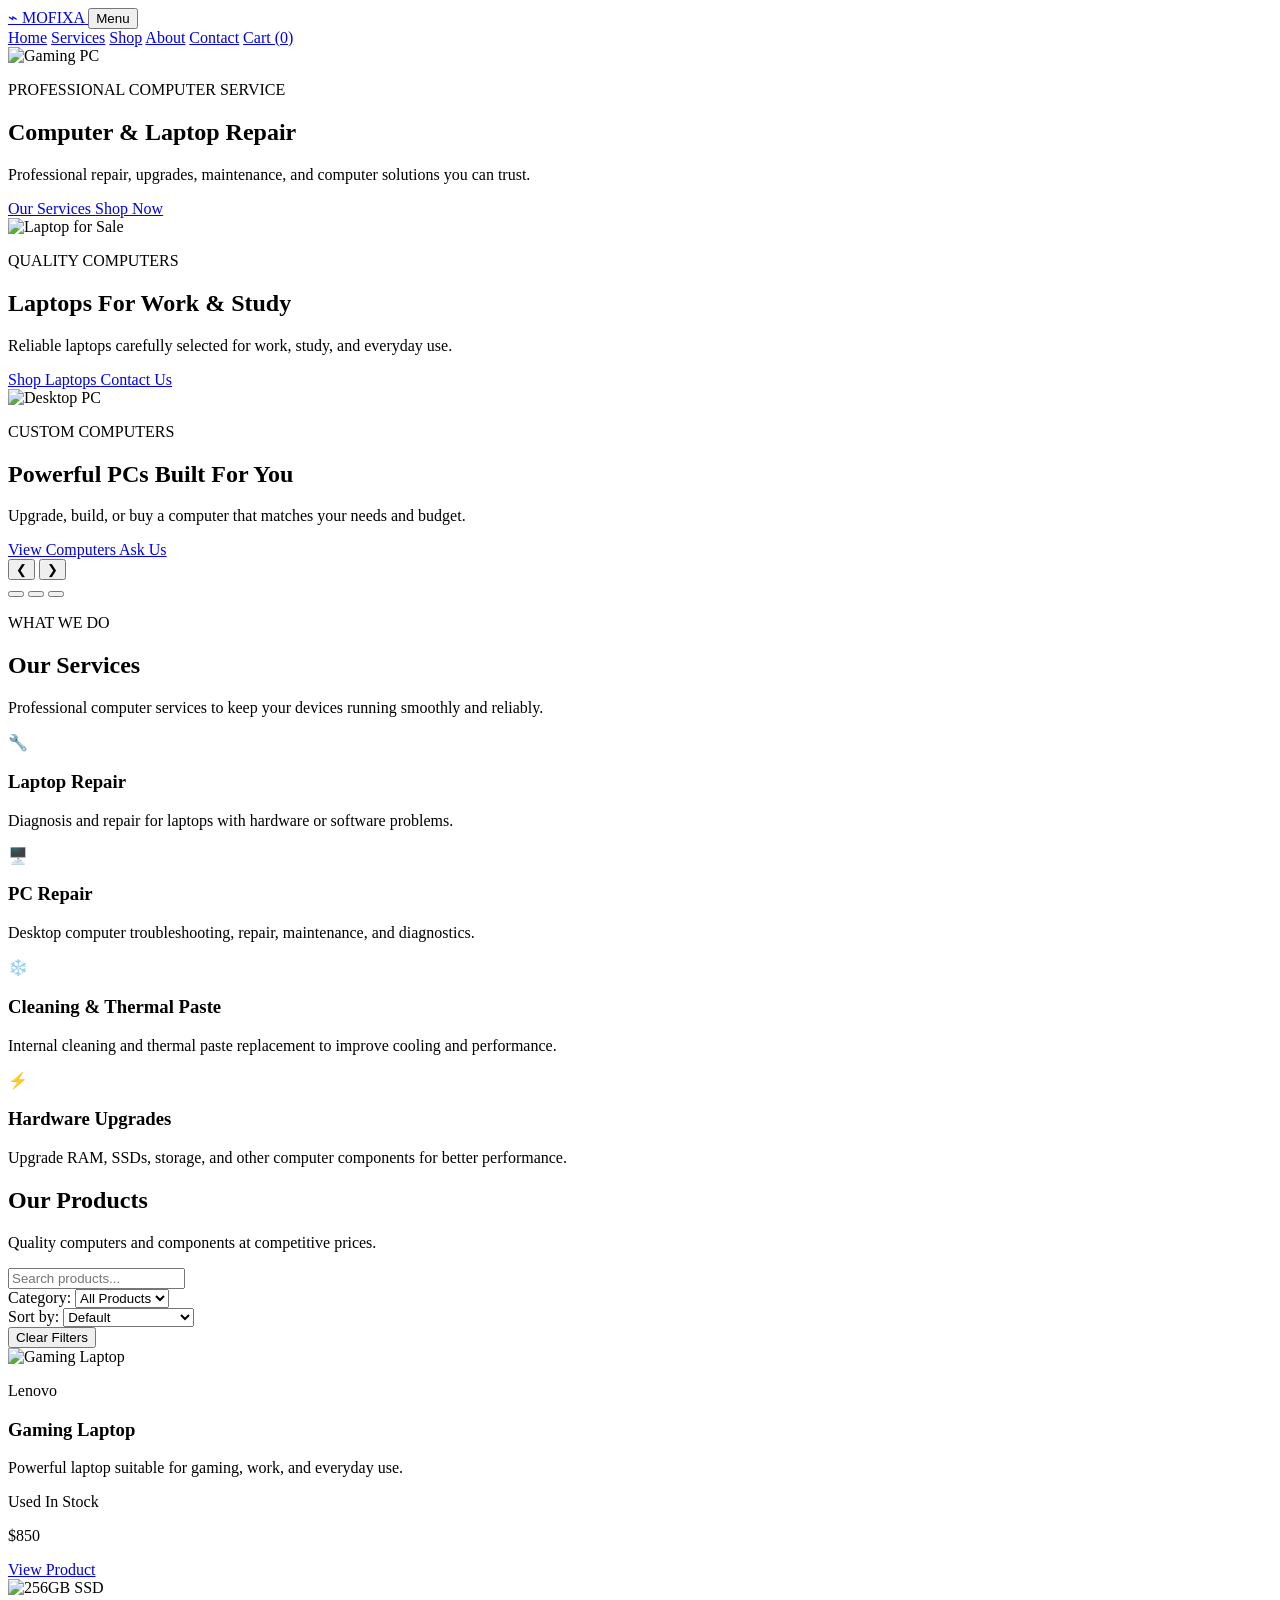
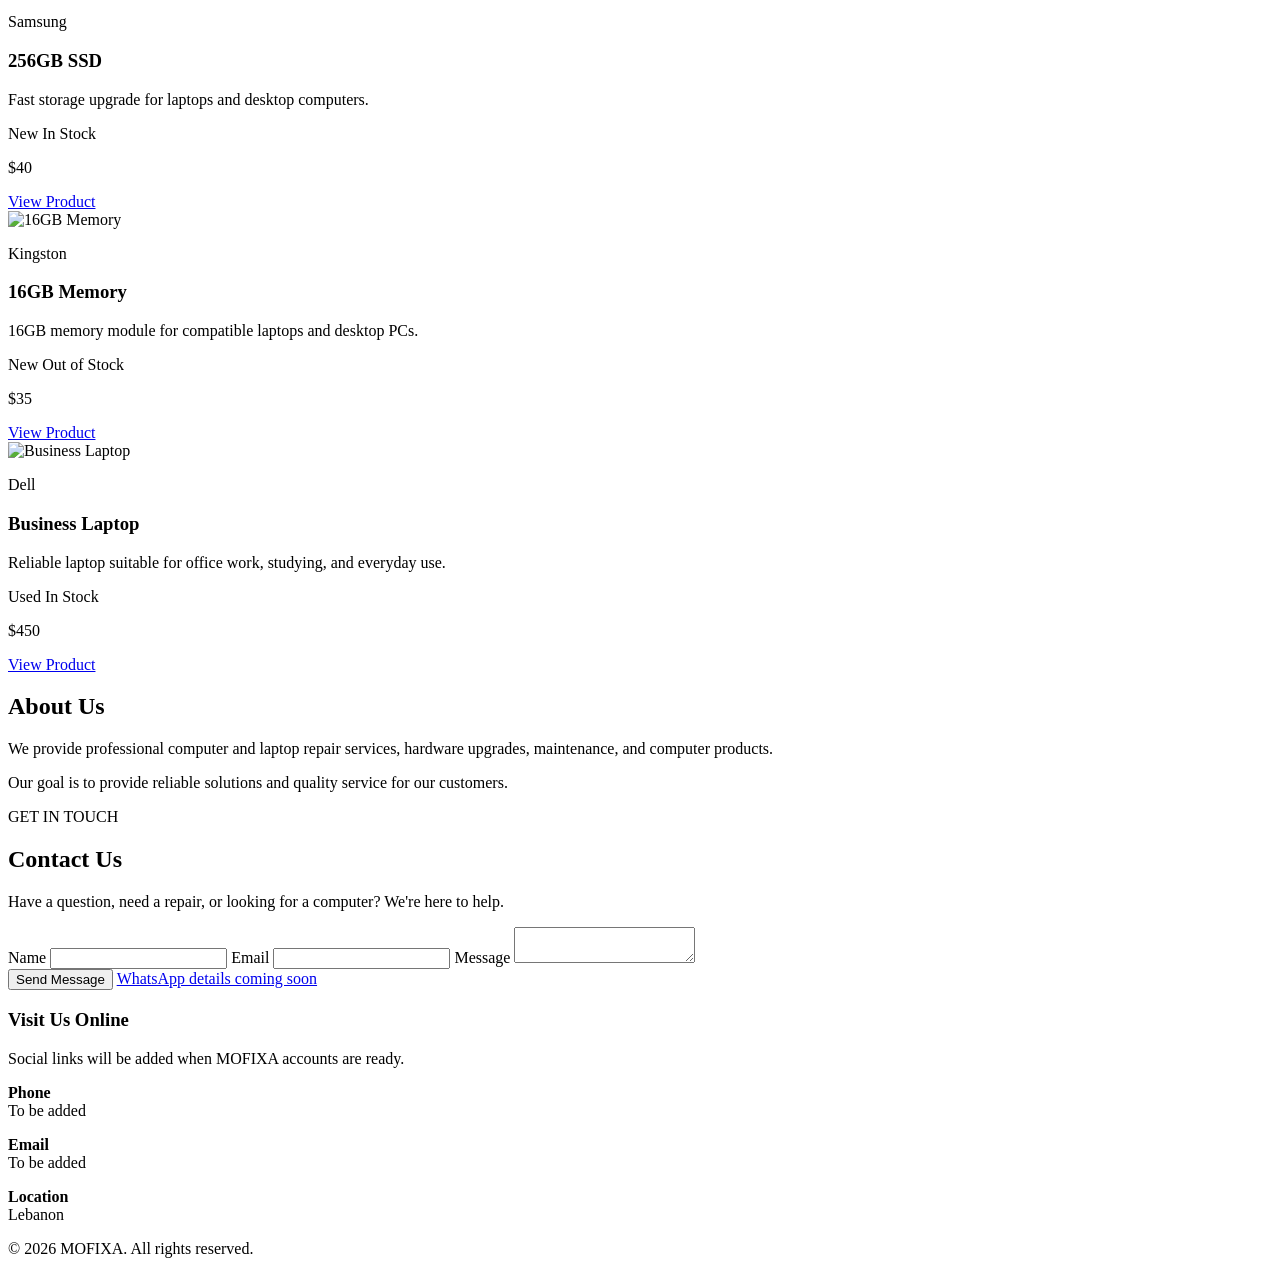
==== index.html @ e689420d "Add files via upload" ====
<!DOCTYPE html>
<html lang="en">

<head>
    <meta charset="UTF-8">
    <meta name="viewport" content="width=device-width, initial-scale=1.0">
    <meta name="description" content="MOFIXA provides computer repair, upgrades, and quality computers in Lebanon.">
    <title>MOFIXA | Computer Repair & Shop</title>
    <link rel="stylesheet" href="css/style.css">
    <link rel="stylesheet" href="https://cdnjs.cloudflare.com/ajax/libs/font-awesome/6.5.2/css/all.min.css">
</head>

<body id="top">

    <header class="site-header">

        <a class="logo" href="#top" aria-label="MOFIXA home">
            <span class="logo-icon">⌁</span>
            <span>MOFIXA</span>
        </a>

        <button class="menu-button" type="button" aria-expanded="false" aria-controls="site-navigation">Menu</button>

        <nav class="site-navigation" id="site-navigation" aria-label="Main navigation">
            <a href="index.html#top">Home</a>
            <a href="#services">Services</a>
            <a href="#shop">Shop</a>
            <a href="#about">About</a>
            <a href="#contact">Contact</a>
            <a href="cart.html">
                Cart (<span id="cart-count">0</span>)
            </a>
        </nav>

    </header>


    <section class="hero">

        <!-- Slide 1 -->
        <div class="hero-slide active">

            <img src="images_R/BUILD.jpg" alt="Gaming PC">

            <div class="hero-slide-overlay"></div>

            <div class="hero-content">

                <p class="hero-tag">
                    PROFESSIONAL COMPUTER SERVICE
                </p>

                <h1>
                    Computer & Laptop Repair
                </h1>

                <p>
                    Professional repair, upgrades, maintenance,
                    and computer solutions you can trust.
                </p>

                <div class="hero-buttons">

                    <a href="#services" class="button">
                        Our Services
                    </a>

                    <a href="#shop" class="button secondary-button">
                        Shop Now
                    </a>

                </div>

            </div>

        </div>


        <!-- Slide 2 -->
        <div class="hero-slide">

            <img src="images_R/OFFICE.jpg" alt="Laptop for Sale">

            <div class="hero-slide-overlay"></div>

            <div class="hero-content">

                <p class="hero-tag">
                    QUALITY COMPUTERS
                </p>

                <h1>
                    Laptops For Work & Study
                </h1>

                <p>
                    Reliable laptops carefully selected for
                    work, study, and everyday use.
                </p>

                <div class="hero-buttons">

                    <a href="#shop" class="button">
                        Shop Laptops
                    </a>

                    <a href="#contact" class="button secondary-button">
                        Contact Us
                    </a>

                </div>

            </div>

        </div>


        <!-- Slide 3 -->
        <div class="hero-slide">

            <img src="images_R/gamingSet.jpg" alt="Desktop PC">

            <div class="hero-slide-overlay"></div>

            <div class="hero-content">

                <p class="hero-tag">
                    CUSTOM COMPUTERS
                </p>

                <h1>
                    Powerful PCs Built For You
                </h1>

                <p>
                    Upgrade, build, or buy a computer that
                    matches your needs and budget.
                </p>

                <div class="hero-buttons">

                    <a href="#shop" class="button">
                        View Computers
                    </a>

                    <a href="#contact" class="button secondary-button">
                        Ask Us
                    </a>

                </div>

            </div>

        </div>


        <!-- Previous / Next -->
        <button class="slider-button slider-prev">
            &#10094;
        </button>

        <button class="slider-button slider-next">
            &#10095;
        </button>


        <!-- Dots -->
        <div class="slider-dots">

            <button class="slider-dot active"></button>

            <button class="slider-dot"></button>

            <button class="slider-dot"></button>

        </div>

    </section>


    <section id="services" class="services-section">

        <div class="section-heading">

            <p class="section-tag">WHAT WE DO</p>

            <h2>Our Services</h2>

            <p>
                Professional computer services to keep your devices
                running smoothly and reliably.
            </p>

        </div>

        <div class="services">

            <div class="service-card">

                <div class="service-icon">🔧</div>

                <h3>Laptop Repair</h3>

                <p>
                    Diagnosis and repair for laptops with hardware
                    or software problems.
                </p>

            </div>


            <div class="service-card">

                <div class="service-icon">🖥️</div>

                <h3>PC Repair</h3>

                <p>
                    Desktop computer troubleshooting, repair,
                    maintenance, and diagnostics.
                </p>

            </div>


            <div class="service-card">

                <div class="service-icon">❄️</div>

                <h3>Cleaning & Thermal Paste</h3>

                <p>
                    Internal cleaning and thermal paste replacement
                    to improve cooling and performance.
                </p>

            </div>


            <div class="service-card">

                <div class="service-icon">⚡</div>

                <h3>Hardware Upgrades</h3>

                <p>
                    Upgrade RAM, SSDs, storage, and other computer
                    components for better performance.
                </p>

            </div>

        </div>

    </section>

    <section id="shop" class="products-section">

        <h2>Our Products</h2>

        <p>
            Quality computers and components at competitive prices.
        </p>


        <div class="shop-controls">

            <div class="search-box">

                <input type="text" id="search-input" placeholder="Search products...">

            </div>


            <div class="category-filter">

                <label for="category-select">
                    Category:
                </label>

                <select id="category-select">

                    <option value="all">
                        All Products
                    </option>

                </select>

            </div>


            <div class="sort-filter">

                <label for="sort-select">
                    Sort by:
                </label>

                <select id="sort-select">

                    <option value="default">
                        Default
                    </option>

                    <option value="price-low">
                        Price: Low to High
                    </option>

                    <option value="price-high">
                        Price: High to Low
                    </option>

                    <option value="name">
                        Name: A to Z
                    </option>

                </select>

            </div>


            <button id="clear-filters" class="button">
                Clear Filters
            </button>

        </div>


        <div class="products" id="products-container">
        </div>
        
    </section>


    <section id="about" class="about-section">

        <h2>About Us</h2>

        <p>
            We provide professional computer and laptop repair services,
            hardware upgrades, maintenance, and computer products.
        </p>

        <p>
            Our goal is to provide reliable solutions and quality service
            for our customers.
        </p>

    </section>


    <section id="contact" class="contact-section">

        <div class="section-heading">
            <p class="section-tag">GET IN TOUCH</p>
            <h2>Contact Us</h2>
            <p>
                Have a question, need a repair, or looking for a computer?
                We're here to help.
            </p>
        </div>

        <form id="contact-form">

            <label for="name">
                Name
            </label>

            <input type="text" id="name" name="name" required>


            <label for="email">
                Email
            </label>

            <input type="email" id="email" name="email" required>


            <label for="message">
                Message
            </label>

            <textarea id="message" name="message" required></textarea>


            <div class="contact-buttons">

                <button type="submit">
                    Send Message
                </button>

                <a href="#contact-details" class="button">
                    WhatsApp details coming soon
                </a>

            </div>

            <p id="contact-status" class="form-status" aria-live="polite"></p>
        </form>


        <div class="social-section">

            <h3>
                Visit Us Online
            </h3>

            <p class="coming-soon">Social links will be added when MOFIXA accounts are ready.</p>

        </div>



        <div id="contact-details" class="contact-info">
            <p><strong>Phone</strong><br>To be added</p>
            <p><strong>Email</strong><br>To be added</p>
            <p><strong>Location</strong><br>Lebanon</p>
        </div>



    </section>

    <footer>
        <p>&copy; 2026 MOFIXA. All rights reserved.</p>
    </footer>



    <script src="products.js"></script>
    <script src="cart.js"></script>
    <script src="script.js"></script>



</body>

</html>
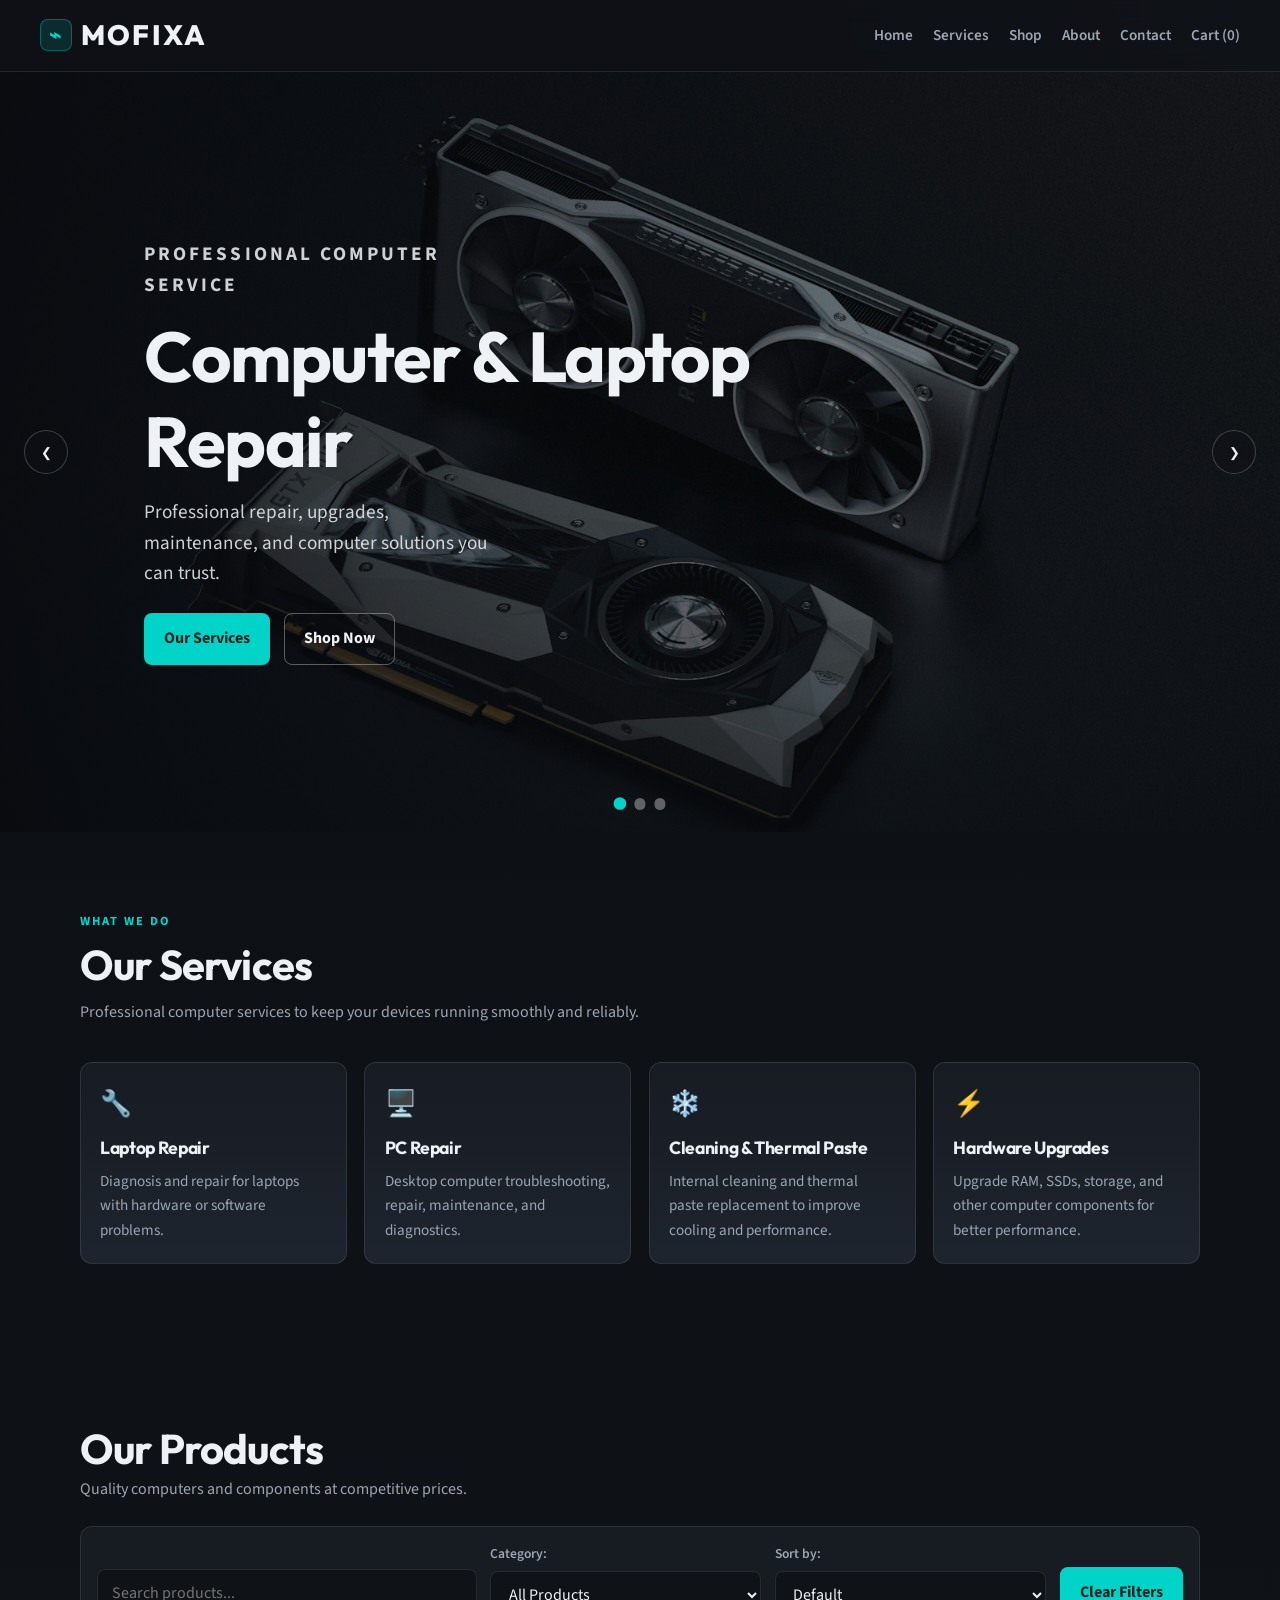
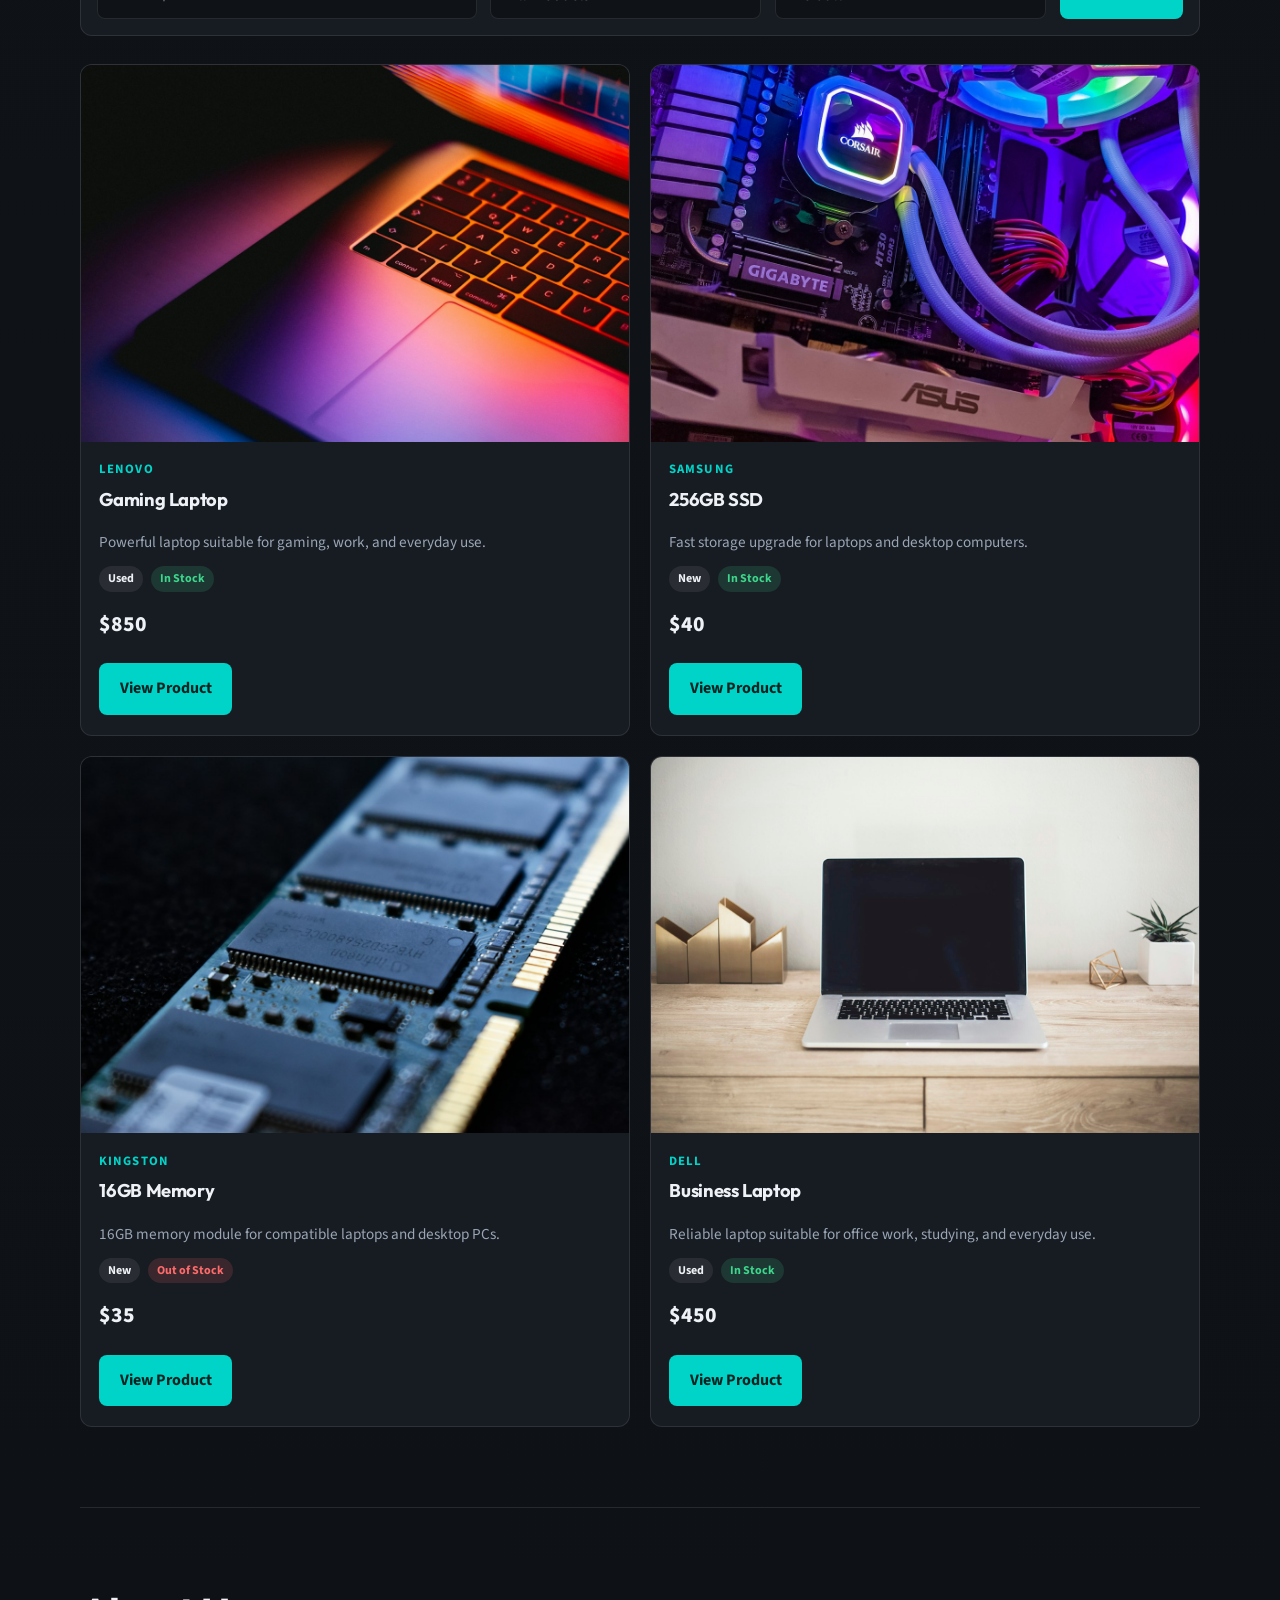
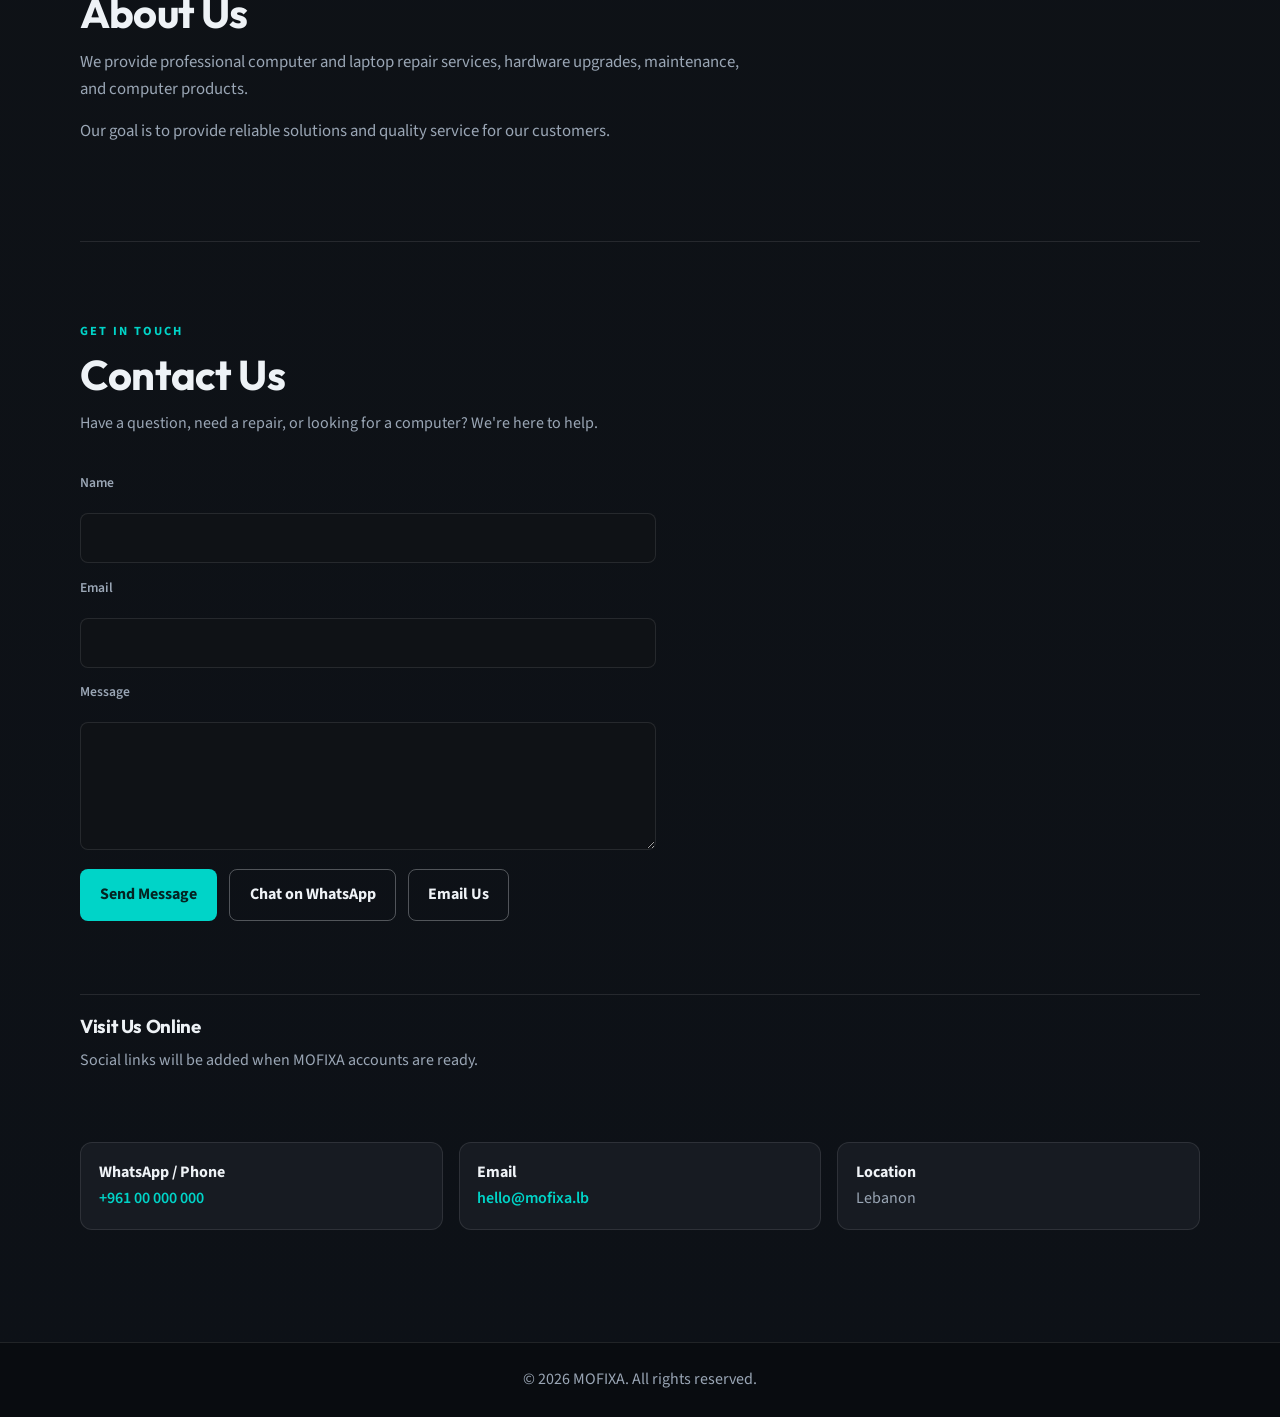
==== commit 7bb5d7a7: "Rebuild MOFIXA visuals, images, and contact path Add full charcoal/teal stylesheet, royalty-free pro" ====
--- a/index.html
+++ b/index.html
@@ -6,6 +6,9 @@
     <meta name="viewport" content="width=device-width, initial-scale=1.0">
     <meta name="description" content="MOFIXA provides computer repair, upgrades, and quality computers in Lebanon.">
     <title>MOFIXA | Computer Repair & Shop</title>
+    <link rel="preconnect" href="https://fonts.googleapis.com">
+    <link rel="preconnect" href="https://fonts.gstatic.com" crossorigin>
+    <link href="https://fonts.googleapis.com/css2?family=Outfit:wght@500;700;800&family=Source+Sans+3:wght@400;600;700&display=swap" rel="stylesheet">
     <link rel="stylesheet" href="css/style.css">
     <link rel="stylesheet" href="https://cdnjs.cloudflare.com/ajax/libs/font-awesome/6.5.2/css/all.min.css">
 </head>
@@ -40,7 +43,7 @@
         <!-- Slide 1 -->
         <div class="hero-slide active">
 
-            <img src="images_R/BUILD.jpg" alt="Gaming PC">
+            <img src="images/build.jpg" alt="Custom-built gaming PC">
 
             <div class="hero-slide-overlay"></div>
 
@@ -79,7 +82,7 @@
         <!-- Slide 2 -->
         <div class="hero-slide">
 
-            <img src="images_R/OFFICE.jpg" alt="Laptop for Sale">
+            <img src="images/office-laptop.jpg" alt="Laptop for work and study">
 
             <div class="hero-slide-overlay"></div>
 
@@ -118,7 +121,7 @@
         <!-- Slide 3 -->
         <div class="hero-slide">
 
-            <img src="images_R/gamingSet.jpg" alt="Desktop PC">
+            <img src="images/gaming-setup.jpg" alt="Desktop gaming setup">
 
             <div class="hero-slide-overlay"></div>
 
@@ -155,23 +158,23 @@
 
 
         <!-- Previous / Next -->
-        <button class="slider-button slider-prev">
+        <button class="slider-button slider-prev" type="button" aria-label="Previous slide">
             &#10094;
         </button>
 
-        <button class="slider-button slider-next">
+        <button class="slider-button slider-next" type="button" aria-label="Next slide">
             &#10095;
         </button>
 
 
         <!-- Dots -->
-        <div class="slider-dots">
-
-            <button class="slider-dot active"></button>
-
-            <button class="slider-dot"></button>
-
-            <button class="slider-dot"></button>
+        <div class="slider-dots" role="tablist" aria-label="Hero slides">
+
+            <button class="slider-dot active" type="button" aria-label="Slide 1"></button>
+
+            <button class="slider-dot" type="button" aria-label="Slide 2"></button>
+
+            <button class="slider-dot" type="button" aria-label="Slide 3"></button>
 
         </div>
 
@@ -388,9 +391,20 @@
                     Send Message
                 </button>
 
-                <a href="#contact-details" class="button">
-                    WhatsApp details coming soon
+                <!-- TODO: Replace +96100000000 with the real MOFIXA WhatsApp number -->
+                <a
+                    href="https://wa.me/96100000000?text=Hi%20MOFIXA%2C%20I%20need%20help%20with%20a%20computer."
+                    class="button"
+                    target="_blank"
+                    rel="noopener noreferrer"
+                >
+                    Chat on WhatsApp
                 </a>
+
+                <!-- TODO: Replace hello@mofixa.lb with the real MOFIXA email -->
+                <a href="mailto:hello@mofixa.lb?subject=MOFIXA%20inquiry" class="button">
+                    Email Us
+                </a>
 
             </div>
 
@@ -411,8 +425,9 @@
 
 
         <div id="contact-details" class="contact-info">
-            <p><strong>Phone</strong><br>To be added</p>
-            <p><strong>Email</strong><br>To be added</p>
+            <!-- TODO: Replace placeholder phone/email with real MOFIXA contact details -->
+            <p><strong>WhatsApp / Phone</strong><br><a href="https://wa.me/96100000000" target="_blank" rel="noopener noreferrer">+961 00 000 000</a></p>
+            <p><strong>Email</strong><br><a href="mailto:hello@mofixa.lb">hello@mofixa.lb</a></p>
             <p><strong>Location</strong><br>Lebanon</p>
         </div>
 
@@ -429,6 +444,7 @@
     <script src="products.js"></script>
     <script src="cart.js"></script>
     <script src="script.js"></script>
+    <script src="nav.js"></script>
 
 
 
--- a/css/style.css
+++ b/css/style.css
@@ -0,0 +1,964 @@
+/* MOFIXA — clean tech-repair visual system
+   Colors: dark charcoal + electric teal accent */
+
+:root {
+    --bg: #0f1216;
+    --bg-elevated: #171b22;
+    --bg-soft: #1e242e;
+    --surface: #232a35;
+    --text: #eef2f6;
+    --text-muted: #9aa6b5;
+    --accent: #00d4c8;
+    --accent-strong: #00b8ae;
+    --accent-soft: rgba(0, 212, 200, 0.14);
+    --border: rgba(238, 242, 246, 0.1);
+    --danger: #ff6b6b;
+    --success: #3dd68c;
+    --overlay: rgba(8, 10, 14, 0.68);
+    --shadow: 0 18px 40px rgba(0, 0, 0, 0.35);
+    --radius: 12px;
+    --radius-sm: 8px;
+    --header-height: 72px;
+    --max-width: 1120px;
+    --font-display: "Outfit", "Trebuchet MS", sans-serif;
+    --font-body: "Source Sans 3", "Helvetica Neue", sans-serif;
+    --transition: 180ms ease;
+}
+
+*,
+*::before,
+*::after {
+    box-sizing: border-box;
+}
+
+html {
+    scroll-behavior: smooth;
+}
+
+body {
+    margin: 0;
+    min-height: 100vh;
+    font-family: var(--font-body);
+    color: var(--text);
+    background:
+        radial-gradient(1200px 500px at 10% -10%, rgba(0, 212, 200, 0.12), transparent 55%),
+        radial-gradient(900px 400px at 100% 0%, rgba(40, 70, 90, 0.25), transparent 50%),
+        linear-gradient(180deg, #0c0f13 0%, var(--bg) 40%, #0d1117 100%);
+    line-height: 1.6;
+}
+
+img {
+    max-width: 100%;
+    display: block;
+}
+
+a {
+    color: var(--accent);
+    text-decoration: none;
+    transition: color var(--transition), opacity var(--transition);
+}
+
+a:hover {
+    color: #7ff0e8;
+}
+
+h1,
+h2,
+h3 {
+    font-family: var(--font-display);
+    line-height: 1.2;
+    margin: 0 0 0.65rem;
+    letter-spacing: -0.02em;
+}
+
+p {
+    margin: 0 0 1rem;
+    color: var(--text-muted);
+}
+
+/* ========== Header / Nav ========== */
+
+.site-header {
+    position: sticky;
+    top: 0;
+    z-index: 100;
+    display: flex;
+    align-items: center;
+    justify-content: space-between;
+    gap: 1rem;
+    min-height: var(--header-height);
+    padding: 0.75rem clamp(1rem, 4vw, 2.5rem);
+    background: rgba(15, 18, 22, 0.88);
+    backdrop-filter: blur(12px);
+    border-bottom: 1px solid var(--border);
+}
+
+.logo {
+    display: inline-flex;
+    align-items: center;
+    gap: 0.55rem;
+    color: var(--text);
+    font-family: var(--font-display);
+    font-weight: 800;
+    font-size: clamp(1.35rem, 2.5vw, 1.75rem);
+    letter-spacing: 0.08em;
+}
+
+.logo:hover {
+    color: var(--text);
+}
+
+.logo-icon {
+    display: inline-grid;
+    place-items: center;
+    width: 2rem;
+    height: 2rem;
+    border-radius: 8px;
+    background: var(--accent-soft);
+    color: var(--accent);
+    font-size: 1.25rem;
+    line-height: 1;
+    box-shadow: inset 0 0 0 1px rgba(0, 212, 200, 0.35);
+}
+
+.menu-button {
+    display: none;
+    border: 1px solid var(--border);
+    background: var(--bg-soft);
+    color: var(--text);
+    border-radius: var(--radius-sm);
+    padding: 0.55rem 0.9rem;
+    font: inherit;
+    cursor: pointer;
+}
+
+.menu-button:hover {
+    border-color: var(--accent);
+    color: var(--accent);
+}
+
+.site-navigation {
+    display: flex;
+    align-items: center;
+    gap: 1.25rem;
+}
+
+.site-navigation a {
+    color: var(--text-muted);
+    font-size: 0.95rem;
+    font-weight: 600;
+}
+
+.site-navigation a:hover,
+.site-navigation a:focus-visible {
+    color: var(--accent);
+}
+
+.site-navigation.is-open {
+    display: flex;
+}
+
+/* ========== Buttons ========== */
+
+.button,
+button[type="submit"],
+#clear-filters {
+    display: inline-flex;
+    align-items: center;
+    justify-content: center;
+    gap: 0.4rem;
+    padding: 0.75rem 1.2rem;
+    border-radius: var(--radius-sm);
+    border: 1px solid transparent;
+    background: var(--accent);
+    color: #042422;
+    font: inherit;
+    font-weight: 700;
+    cursor: pointer;
+    transition: background var(--transition), transform var(--transition), border-color var(--transition), color var(--transition);
+}
+
+.button:hover,
+button[type="submit"]:hover,
+#clear-filters:hover {
+    background: var(--accent-strong);
+    color: #021716;
+}
+
+.button:active,
+button[type="submit"]:active {
+    transform: translateY(1px);
+}
+
+.button:disabled,
+button:disabled {
+    opacity: 0.45;
+    cursor: not-allowed;
+    transform: none;
+}
+
+.secondary-button {
+    background: transparent;
+    color: var(--text);
+    border-color: rgba(238, 242, 246, 0.35);
+}
+
+.secondary-button:hover {
+    background: rgba(255, 255, 255, 0.06);
+    color: var(--text);
+    border-color: var(--accent);
+}
+
+/* ========== Hero ========== */
+
+.hero {
+    position: relative;
+    min-height: min(92vh, 760px);
+    overflow: hidden;
+    background: #05070a;
+}
+
+.hero-slide {
+    position: absolute;
+    inset: 0;
+    opacity: 0;
+    visibility: hidden;
+    transition: opacity 0.7s ease, visibility 0.7s ease;
+}
+
+.hero-slide.active {
+    opacity: 1;
+    visibility: visible;
+    z-index: 1;
+}
+
+.hero-slide img {
+    width: 100%;
+    height: 100%;
+    object-fit: cover;
+    object-position: center;
+    transform: scale(1.04);
+    transition: transform 6s ease;
+}
+
+.hero-slide.active img {
+    transform: scale(1);
+}
+
+.hero-slide-overlay {
+    position: absolute;
+    inset: 0;
+    background:
+        linear-gradient(90deg, rgba(8, 10, 14, 0.88) 0%, rgba(8, 10, 14, 0.55) 48%, rgba(8, 10, 14, 0.25) 100%),
+        linear-gradient(0deg, rgba(8, 10, 14, 0.55), transparent 45%);
+}
+
+.hero-content {
+    position: absolute;
+    z-index: 2;
+    left: 0;
+    right: 0;
+    bottom: 0;
+    top: 0;
+    display: flex;
+    flex-direction: column;
+    justify-content: center;
+    max-width: var(--max-width);
+    margin: 0 auto;
+    padding: clamp(1.5rem, 5vw, 4rem);
+    width: 100%;
+}
+
+.hero-tag {
+    display: inline-block;
+    margin: 0 0 0.85rem;
+    color: var(--accent);
+    font-size: 0.8rem;
+    font-weight: 700;
+    letter-spacing: 0.16em;
+}
+
+.hero-content h1 {
+    max-width: 14ch;
+    font-size: clamp(2.4rem, 6vw, 4.4rem);
+    color: var(--text);
+    margin-bottom: 0.85rem;
+}
+
+.hero-content > p {
+    max-width: 36ch;
+    font-size: clamp(1rem, 2vw, 1.2rem);
+    color: rgba(238, 242, 246, 0.86);
+}
+
+.hero-buttons {
+    display: flex;
+    flex-wrap: wrap;
+    gap: 0.85rem;
+    margin-top: 0.5rem;
+}
+
+.slider-button {
+    position: absolute;
+    top: 50%;
+    z-index: 3;
+    transform: translateY(-50%);
+    width: 2.75rem;
+    height: 2.75rem;
+    border-radius: 999px;
+    border: 1px solid rgba(255, 255, 255, 0.2);
+    background: rgba(15, 18, 22, 0.55);
+    color: var(--text);
+    cursor: pointer;
+    transition: background var(--transition), border-color var(--transition);
+}
+
+.slider-button:hover {
+    background: rgba(0, 212, 200, 0.2);
+    border-color: var(--accent);
+}
+
+.slider-prev {
+    left: clamp(0.75rem, 2vw, 1.5rem);
+}
+
+.slider-next {
+    right: clamp(0.75rem, 2vw, 1.5rem);
+}
+
+.slider-dots {
+    position: absolute;
+    z-index: 3;
+    left: 50%;
+    bottom: 1.4rem;
+    transform: translateX(-50%);
+    display: flex;
+    gap: 0.55rem;
+}
+
+.slider-dot {
+    width: 0.7rem;
+    height: 0.7rem;
+    padding: 0;
+    border-radius: 999px;
+    border: 0;
+    background: rgba(255, 255, 255, 0.35);
+    cursor: pointer;
+    transition: background var(--transition), transform var(--transition);
+}
+
+.slider-dot.active,
+.slider-dot:hover {
+    background: var(--accent);
+    transform: scale(1.15);
+}
+
+/* ========== Sections ========== */
+
+.services-section,
+.products-section,
+.about-section,
+.contact-section,
+.cart-section,
+.product-details {
+    width: min(100% - 2rem, var(--max-width));
+    margin: 0 auto;
+    padding: clamp(3rem, 7vw, 5rem) 0;
+}
+
+.section-heading {
+    max-width: 40rem;
+    margin-bottom: 2.25rem;
+}
+
+.section-tag {
+    margin: 0 0 0.5rem;
+    color: var(--accent);
+    font-size: 0.78rem;
+    font-weight: 700;
+    letter-spacing: 0.16em;
+}
+
+.section-heading h2,
+.products-section > h2,
+.about-section > h2,
+.contact-section h2,
+.cart-section h1 {
+    font-size: clamp(1.8rem, 4vw, 2.6rem);
+    color: var(--text);
+}
+
+/* ========== Services ========== */
+
+.services {
+    display: grid;
+    grid-template-columns: repeat(4, minmax(0, 1fr));
+    gap: 1.1rem;
+}
+
+.service-card {
+    padding: 1.35rem 1.2rem;
+    background: linear-gradient(180deg, var(--bg-elevated), var(--bg-soft));
+    border: 1px solid var(--border);
+    border-radius: var(--radius);
+    transition: border-color var(--transition), transform var(--transition), box-shadow var(--transition);
+}
+
+.service-card:hover {
+    border-color: rgba(0, 212, 200, 0.45);
+    transform: translateY(-3px);
+    box-shadow: var(--shadow);
+}
+
+.service-icon {
+    font-size: 1.6rem;
+    margin-bottom: 0.75rem;
+}
+
+.service-card h3 {
+    color: var(--text);
+    font-size: 1.1rem;
+}
+
+.service-card p {
+    margin-bottom: 0;
+    font-size: 0.95rem;
+}
+
+/* ========== Shop / Products ========== */
+
+.products-section > p {
+    margin-top: -0.5rem;
+    margin-bottom: 1.5rem;
+}
+
+.shop-controls {
+    display: grid;
+    grid-template-columns: 1.4fr 1fr 1fr auto;
+    gap: 0.85rem;
+    align-items: end;
+    margin-bottom: 1.75rem;
+    padding: 1rem;
+    background: var(--bg-elevated);
+    border: 1px solid var(--border);
+    border-radius: var(--radius);
+}
+
+.search-box input,
+.category-filter select,
+.sort-filter select,
+.contact-section input,
+.contact-section textarea {
+    width: 100%;
+    margin-top: 0.35rem;
+    padding: 0.7rem 0.85rem;
+    border-radius: var(--radius-sm);
+    border: 1px solid var(--border);
+    background: var(--bg);
+    color: var(--text);
+    font: inherit;
+}
+
+.search-box input:focus,
+.category-filter select:focus,
+.sort-filter select:focus,
+.contact-section input:focus,
+.contact-section textarea:focus {
+    outline: 2px solid rgba(0, 212, 200, 0.45);
+    border-color: var(--accent);
+}
+
+.category-filter label,
+.sort-filter label,
+.contact-section label {
+    display: block;
+    color: var(--text-muted);
+    font-size: 0.85rem;
+    font-weight: 600;
+}
+
+.products {
+    display: grid;
+    grid-template-columns: repeat(2, minmax(0, 1fr));
+    gap: 1.25rem;
+}
+
+.product-card {
+    display: grid;
+    grid-template-rows: auto 1fr;
+    overflow: hidden;
+    background: var(--bg-elevated);
+    border: 1px solid var(--border);
+    border-radius: var(--radius);
+    transition: border-color var(--transition), transform var(--transition), box-shadow var(--transition);
+}
+
+.product-card:hover {
+    border-color: rgba(0, 212, 200, 0.4);
+    transform: translateY(-3px);
+    box-shadow: var(--shadow);
+}
+
+.product-image {
+    aspect-ratio: 16 / 11;
+    overflow: hidden;
+    background: #0a0d11;
+}
+
+.product-image img {
+    width: 100%;
+    height: 100%;
+    object-fit: cover;
+    transition: transform 0.45s ease;
+}
+
+.product-card:hover .product-image img {
+    transform: scale(1.04);
+}
+
+.product-card-content {
+    display: flex;
+    flex-direction: column;
+    gap: 0.55rem;
+    padding: 1.1rem 1.15rem 1.25rem;
+}
+
+.product-card-content h3 {
+    color: var(--text);
+    font-size: 1.15rem;
+}
+
+.product-brand {
+    margin: 0;
+    color: var(--accent);
+    font-size: 0.8rem;
+    font-weight: 700;
+    letter-spacing: 0.08em;
+    text-transform: uppercase;
+}
+
+.product-description {
+    margin: 0;
+    font-size: 0.95rem;
+}
+
+.product-meta {
+    display: flex;
+    flex-wrap: wrap;
+    gap: 0.5rem;
+    margin: 0.2rem 0;
+}
+
+.condition-badge,
+.stock-status {
+    display: inline-flex;
+    align-items: center;
+    padding: 0.2rem 0.55rem;
+    border-radius: 999px;
+    font-size: 0.75rem;
+    font-weight: 700;
+}
+
+.condition-badge {
+    background: rgba(255, 255, 255, 0.08);
+    color: var(--text);
+}
+
+.stock-status.in-stock {
+    background: rgba(61, 214, 140, 0.15);
+    color: var(--success);
+}
+
+.stock-status.out-of-stock {
+    background: rgba(255, 107, 107, 0.15);
+    color: var(--danger);
+}
+
+.product-price,
+.product-detail-price {
+    margin: 0.25rem 0 0.75rem;
+    color: var(--text);
+    font-size: 1.35rem;
+    font-weight: 800;
+}
+
+.product-card-content .button {
+    margin-top: auto;
+    align-self: flex-start;
+}
+
+.no-products {
+    grid-column: 1 / -1;
+    padding: 2.5rem 1.5rem;
+    text-align: center;
+    background: var(--bg-elevated);
+    border: 1px dashed var(--border);
+    border-radius: var(--radius);
+}
+
+.no-products h3 {
+    color: var(--text);
+}
+
+/* ========== About ========== */
+
+.about-section {
+    border-top: 1px solid var(--border);
+    border-bottom: 1px solid var(--border);
+}
+
+.about-section p {
+    max-width: 42rem;
+    font-size: 1.05rem;
+}
+
+/* ========== Contact ========== */
+
+.contact-section form {
+    display: grid;
+    gap: 0.85rem;
+    max-width: 36rem;
+    margin-bottom: 2rem;
+}
+
+.contact-section textarea {
+    min-height: 8rem;
+    resize: vertical;
+}
+
+.contact-buttons {
+    display: flex;
+    flex-wrap: wrap;
+    gap: 0.75rem;
+    margin-top: 0.35rem;
+}
+
+.contact-buttons .button,
+.contact-buttons a.button {
+    background: transparent;
+    color: var(--text);
+    border: 1px solid rgba(238, 242, 246, 0.3);
+}
+
+.contact-buttons .button:hover,
+.contact-buttons a.button:hover {
+    border-color: var(--accent);
+    color: var(--accent);
+    background: var(--accent-soft);
+}
+
+.form-status {
+    min-height: 1.5rem;
+    margin: 0.25rem 0 0;
+    color: var(--accent);
+    font-weight: 600;
+}
+
+.social-section {
+    margin: 2rem 0;
+    padding: 1.25rem 0;
+    border-top: 1px solid var(--border);
+}
+
+.social-section h3 {
+    color: var(--text);
+}
+
+.coming-soon {
+    color: var(--text-muted);
+}
+
+.contact-info {
+    display: grid;
+    grid-template-columns: repeat(3, minmax(0, 1fr));
+    gap: 1rem;
+}
+
+.contact-info p {
+    margin: 0;
+    padding: 1.1rem;
+    background: var(--bg-elevated);
+    border: 1px solid var(--border);
+    border-radius: var(--radius);
+}
+
+.contact-info strong {
+    color: var(--text);
+}
+
+.contact-info a {
+    color: var(--accent);
+    font-weight: 600;
+}
+
+/* ========== Product details ========== */
+
+.product-details {
+    display: grid;
+    grid-template-columns: minmax(0, 1.05fr) minmax(0, 1fr);
+    gap: clamp(1.25rem, 4vw, 2.5rem);
+    align-items: start;
+}
+
+.product-details > img {
+    width: 100%;
+    border-radius: var(--radius);
+    border: 1px solid var(--border);
+    background: var(--bg-elevated);
+    aspect-ratio: 4 / 3;
+    object-fit: cover;
+}
+
+.product-info h1 {
+    font-size: clamp(1.8rem, 4vw, 2.5rem);
+    color: var(--text);
+}
+
+.product-info > p {
+    margin-bottom: 0.7rem;
+}
+
+.specifications {
+    display: grid;
+    gap: 0.45rem;
+    margin: 0.75rem 0 1.25rem;
+    padding: 1rem;
+    background: var(--bg-elevated);
+    border: 1px solid var(--border);
+    border-radius: var(--radius);
+}
+
+.specifications p {
+    margin: 0;
+    color: var(--text-muted);
+}
+
+.specifications strong {
+    color: var(--text);
+}
+
+.cart-message {
+    margin-top: 0.85rem;
+    color: var(--accent);
+    font-weight: 600;
+}
+
+/* ========== Cart ========== */
+
+.cart-section h1 {
+    margin-bottom: 1.5rem;
+}
+
+.empty-cart {
+    padding: 2.5rem 1.5rem;
+    text-align: center;
+    background: var(--bg-elevated);
+    border: 1px dashed var(--border);
+    border-radius: var(--radius);
+}
+
+.empty-cart h2 {
+    color: var(--text);
+}
+
+.cart-item {
+    display: grid;
+    grid-template-columns: 120px 1fr auto;
+    gap: 1rem;
+    align-items: center;
+    padding: 1rem;
+    margin-bottom: 0.9rem;
+    background: var(--bg-elevated);
+    border: 1px solid var(--border);
+    border-radius: var(--radius);
+}
+
+.cart-item img {
+    width: 120px;
+    height: 90px;
+    object-fit: cover;
+    border-radius: var(--radius-sm);
+    background: #0a0d11;
+}
+
+.cart-item-info h3 {
+    color: var(--text);
+    font-size: 1.05rem;
+}
+
+.cart-item-info p {
+    margin-bottom: 0.4rem;
+    font-size: 0.92rem;
+}
+
+.quantity-controls {
+    display: inline-flex;
+    align-items: center;
+    gap: 0.55rem;
+    margin: 0.45rem 0 0.7rem;
+}
+
+.quantity-controls button {
+    width: 2rem;
+    height: 2rem;
+    border-radius: 6px;
+    border: 1px solid var(--border);
+    background: var(--bg-soft);
+    color: var(--text);
+    font: inherit;
+    cursor: pointer;
+}
+
+.quantity-controls button:hover:not(:disabled) {
+    border-color: var(--accent);
+    color: var(--accent);
+}
+
+.remove-button {
+    border: 0;
+    background: transparent;
+    color: var(--danger);
+    padding: 0;
+    font: inherit;
+    font-weight: 600;
+    cursor: pointer;
+}
+
+.remove-button:hover {
+    text-decoration: underline;
+}
+
+.cart-item-total {
+    color: var(--text);
+    font-size: 1.1rem;
+}
+
+.cart-total {
+    margin-top: 1.25rem;
+    padding: 1.25rem;
+    background: linear-gradient(180deg, var(--bg-elevated), var(--bg-soft));
+    border: 1px solid rgba(0, 212, 200, 0.25);
+    border-radius: var(--radius);
+}
+
+.cart-total h2 {
+    color: var(--text);
+}
+
+.cart-total .button {
+    margin-top: 0.35rem;
+}
+
+/* ========== Footer ========== */
+
+footer {
+    margin-top: 2rem;
+    padding: 1.5rem clamp(1rem, 4vw, 2.5rem);
+    border-top: 1px solid var(--border);
+    text-align: center;
+    color: var(--text-muted);
+    background: rgba(8, 10, 14, 0.7);
+}
+
+footer p {
+    margin: 0;
+}
+
+/* ========== Responsive ========== */
+
+@media (max-width: 960px) {
+    .services {
+        grid-template-columns: repeat(2, minmax(0, 1fr));
+    }
+
+    .shop-controls {
+        grid-template-columns: 1fr 1fr;
+    }
+
+    .contact-info {
+        grid-template-columns: 1fr;
+    }
+
+    .product-details {
+        grid-template-columns: 1fr;
+    }
+}
+
+@media (max-width: 720px) {
+    .menu-button {
+        display: inline-flex;
+    }
+
+    .site-navigation {
+        display: none;
+        position: absolute;
+        top: 100%;
+        left: 0;
+        right: 0;
+        flex-direction: column;
+        align-items: stretch;
+        gap: 0;
+        padding: 0.75rem 1rem 1rem;
+        background: rgba(15, 18, 22, 0.97);
+        border-bottom: 1px solid var(--border);
+    }
+
+    .site-navigation.is-open {
+        display: flex;
+    }
+
+    .site-navigation a {
+        padding: 0.85rem 0.4rem;
+        border-bottom: 1px solid var(--border);
+    }
+
+    .hero {
+        min-height: 78vh;
+    }
+
+    .hero-content {
+        justify-content: flex-end;
+        padding-bottom: 4.5rem;
+    }
+
+    .services,
+    .products {
+        grid-template-columns: 1fr;
+    }
+
+    .shop-controls {
+        grid-template-columns: 1fr;
+    }
+
+    .cart-item {
+        grid-template-columns: 96px 1fr;
+    }
+
+    .cart-item-total {
+        grid-column: 1 / -1;
+        justify-self: end;
+    }
+
+    .cart-item img {
+        width: 96px;
+        height: 72px;
+    }
+}
+
+@media (prefers-reduced-motion: reduce) {
+    html {
+        scroll-behavior: auto;
+    }
+
+    *,
+    *::before,
+    *::after {
+        animation: none !important;
+        transition: none !important;
+    }
+
+    .hero-slide img,
+    .hero-slide.active img {
+        transform: none;
+    }
+}
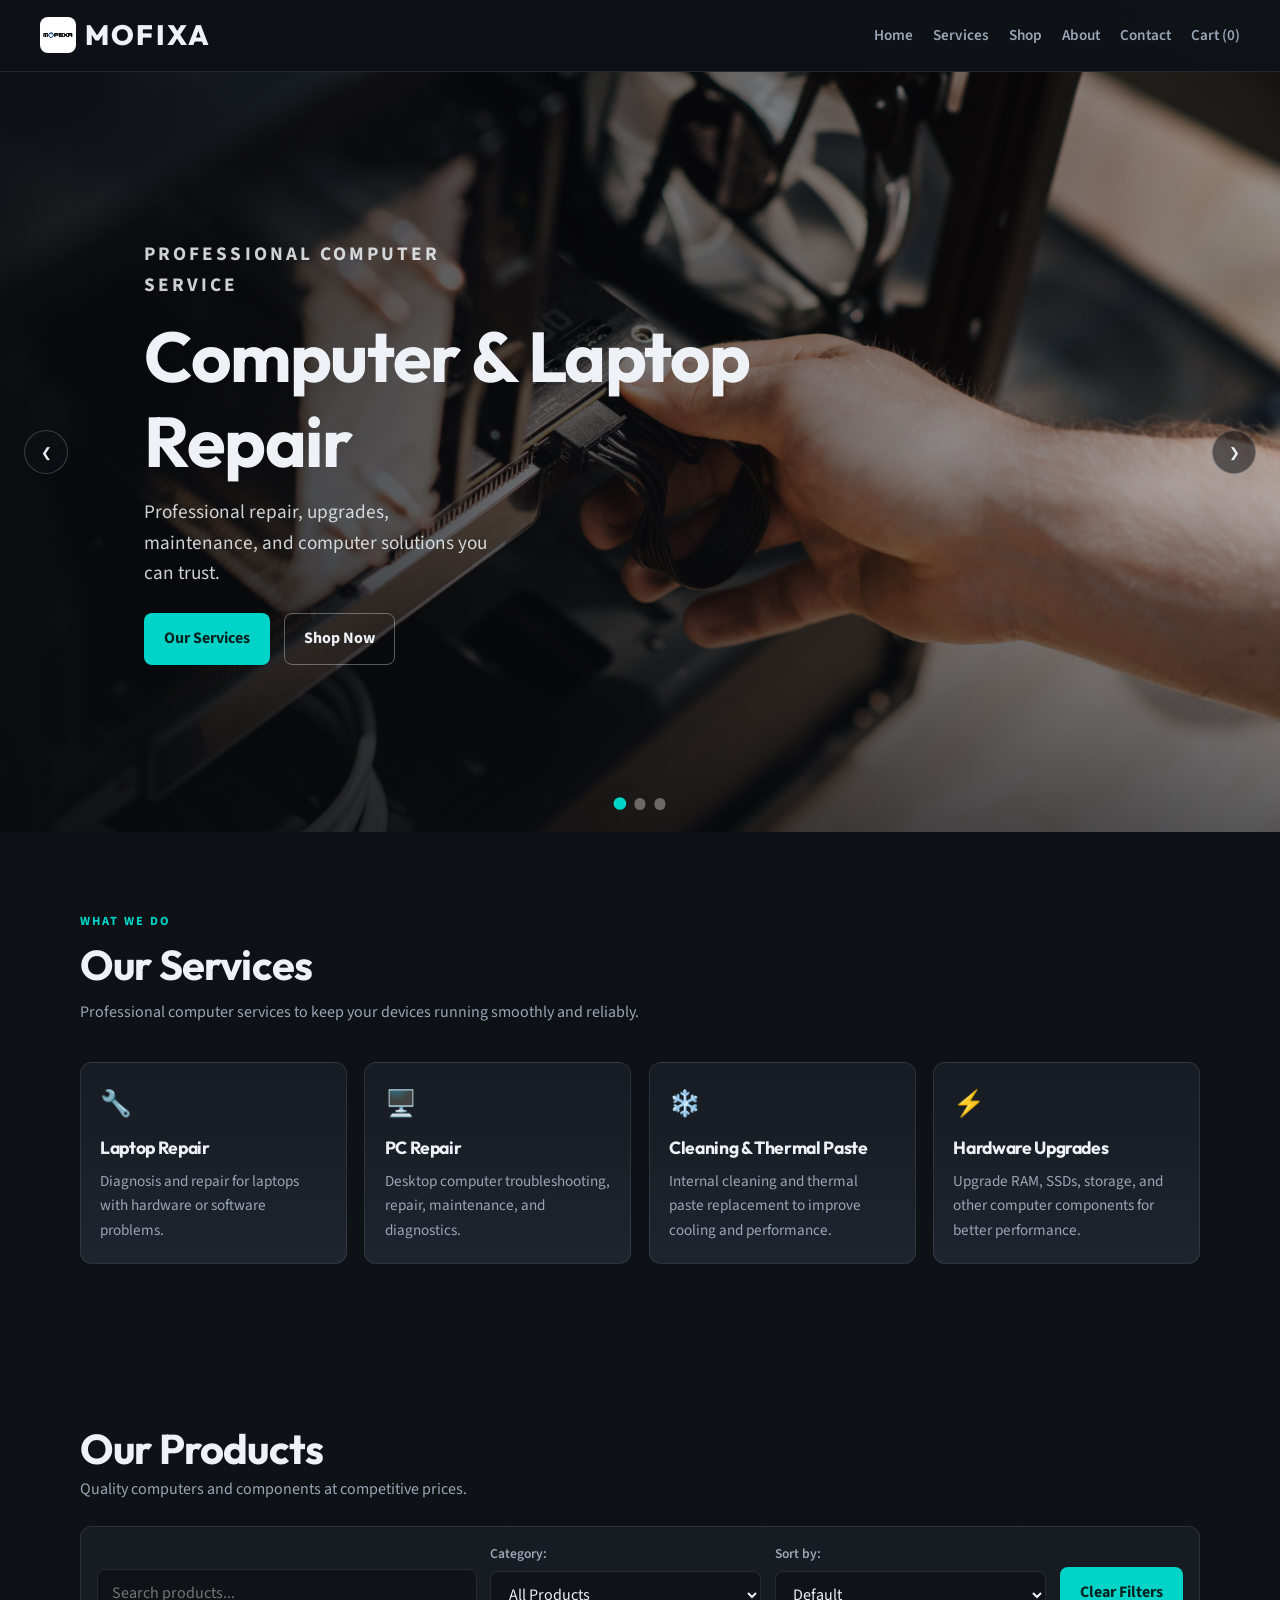
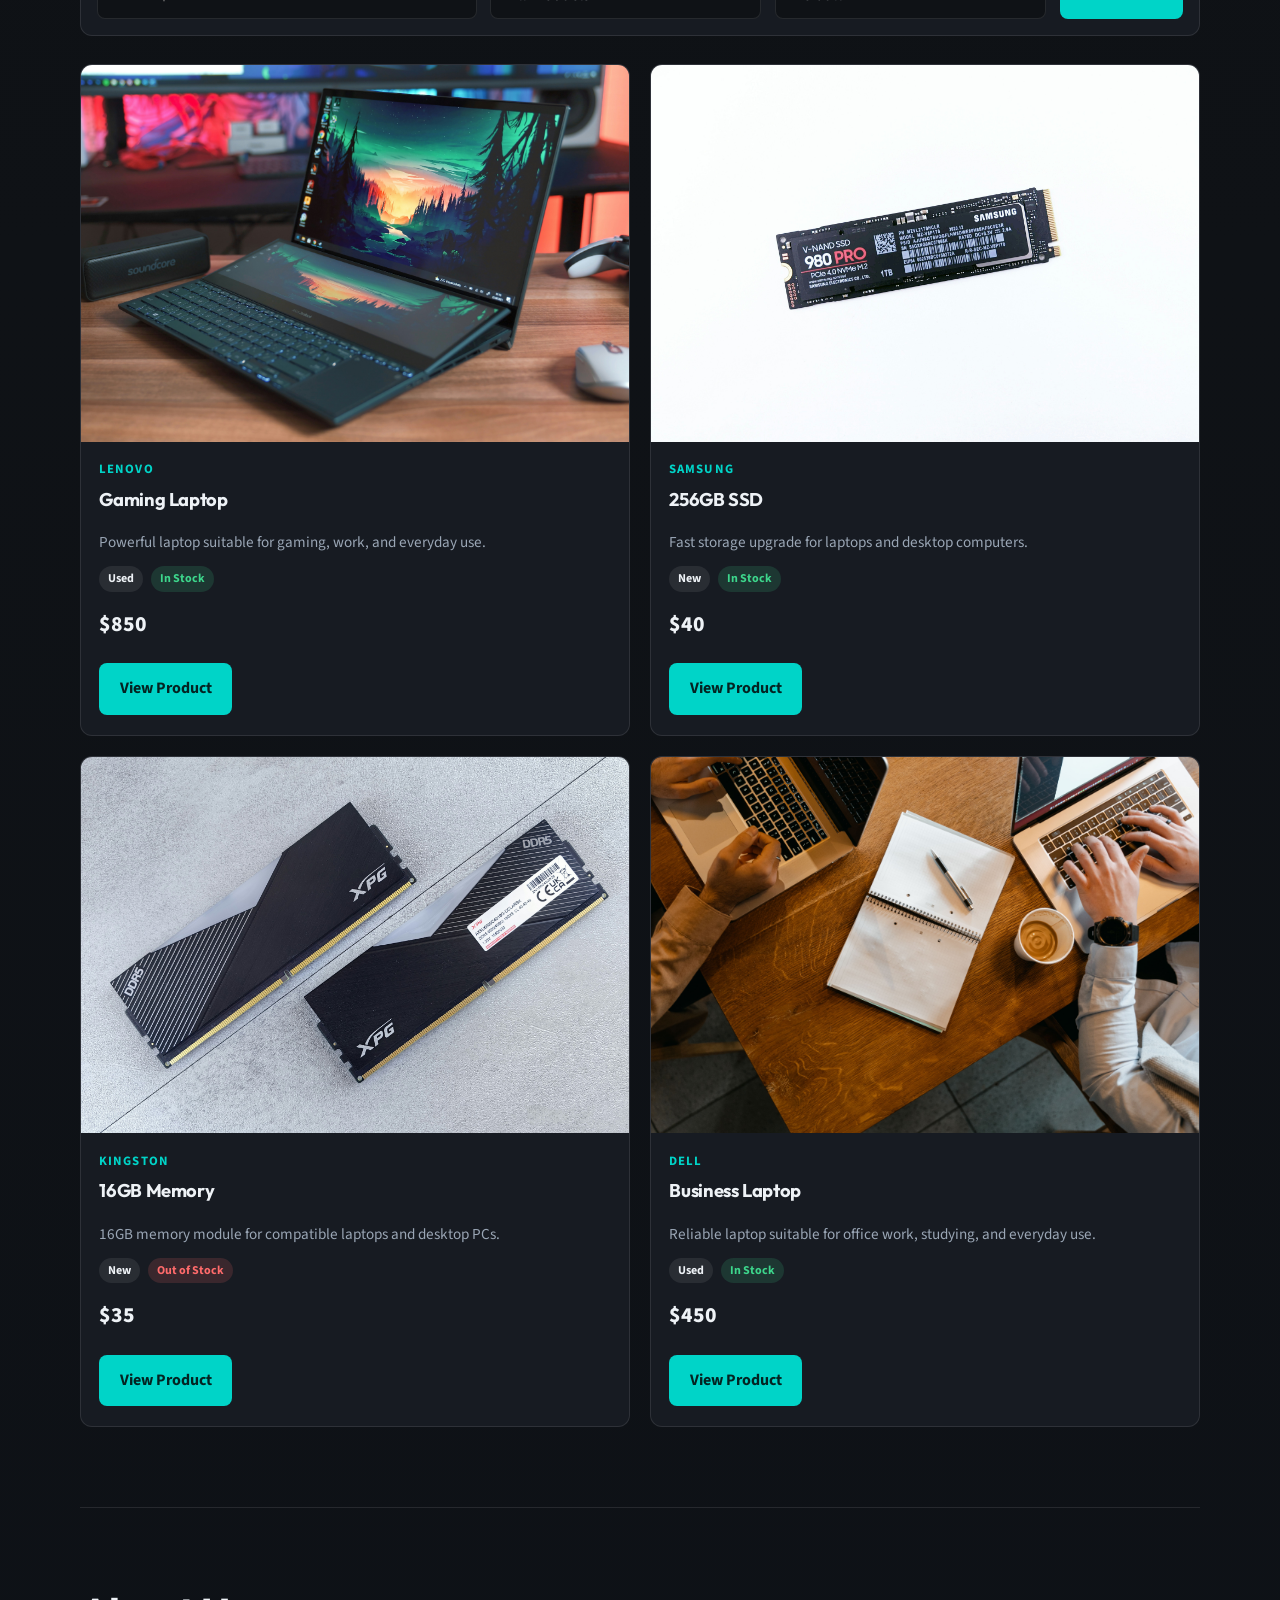
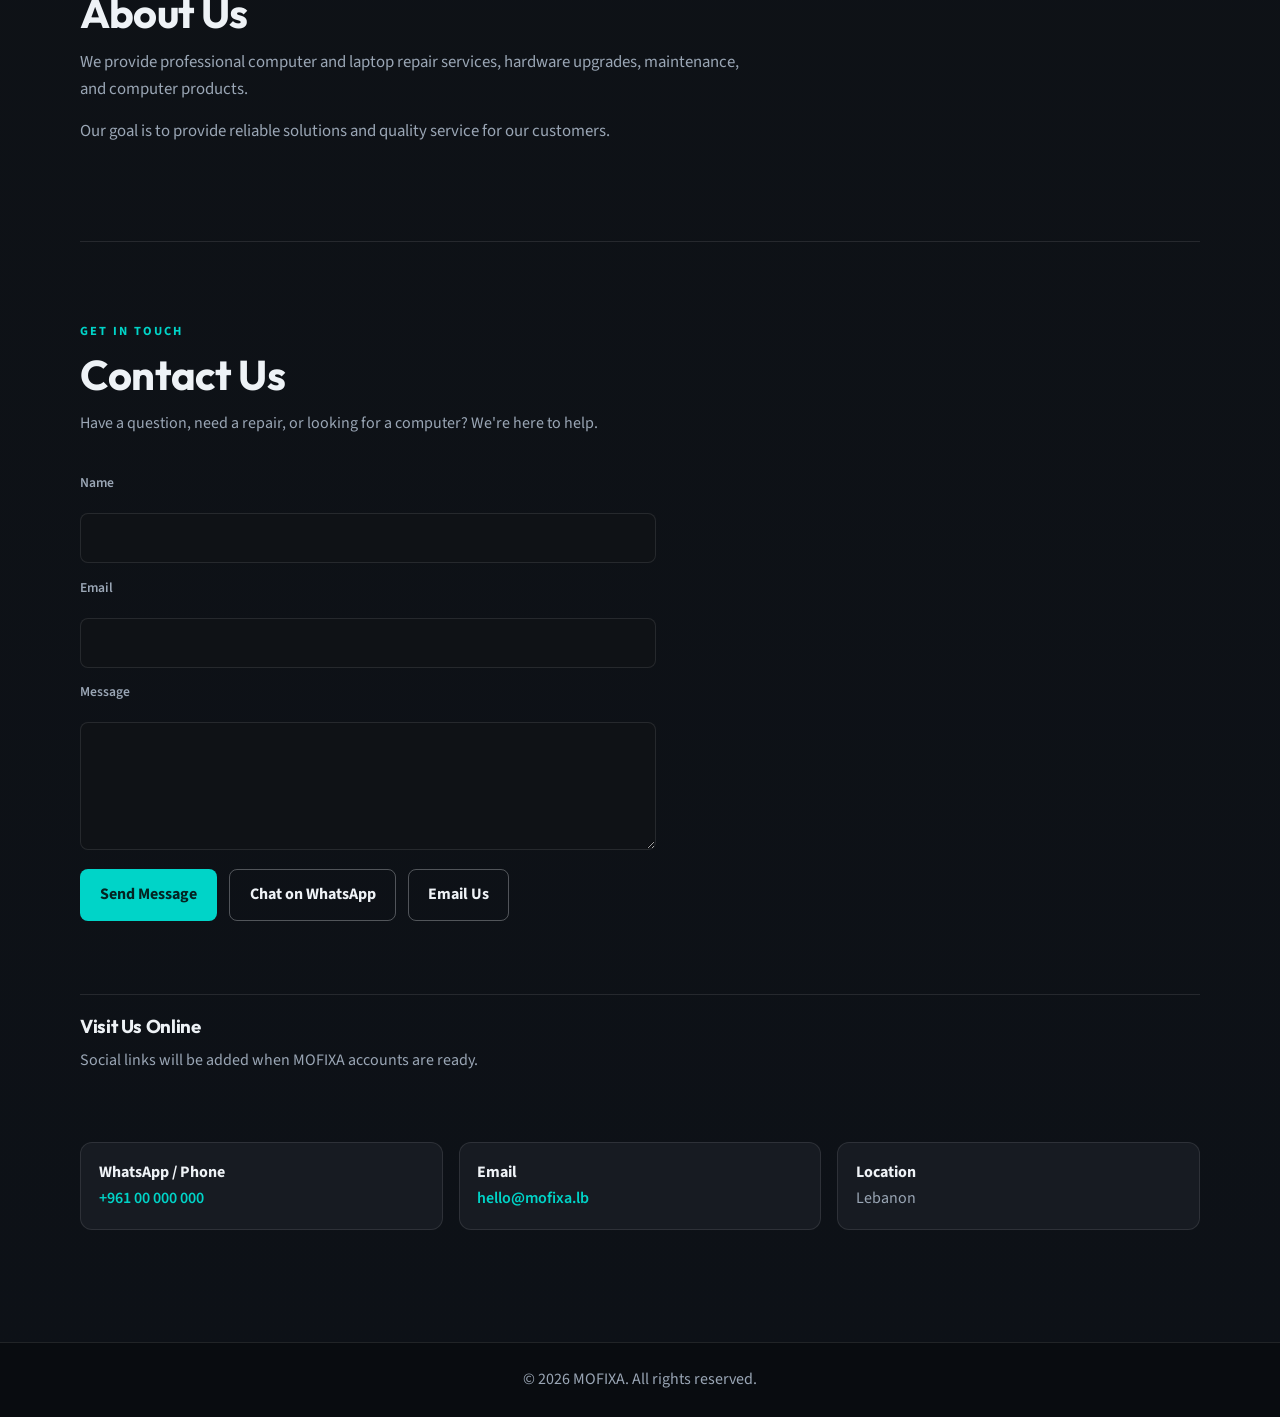
==== commit 722e93c1: "Restore authentic local MOFIXA images and brand logo. Replace the PR's compressed placeholder photos" ====
--- a/index.html
+++ b/index.html
@@ -18,7 +18,7 @@
     <header class="site-header">
 
         <a class="logo" href="#top" aria-label="MOFIXA home">
-            <span class="logo-icon">⌁</span>
+            <img class="logo-mark" src="images/mofixa-logo.svg" alt="" width="36" height="36">
             <span>MOFIXA</span>
         </a>
 
--- a/css/style.css
+++ b/css/style.css
@@ -121,6 +121,15 @@
     box-shadow: inset 0 0 0 1px rgba(0, 212, 200, 0.35);
 }
 
+.logo-mark {
+    width: 2.25rem;
+    height: 2.25rem;
+    border-radius: 8px;
+    object-fit: contain;
+    background: #0b0e12;
+    box-shadow: inset 0 0 0 1px rgba(0, 212, 200, 0.35);
+}
+
 .menu-button {
     display: none;
     border: 1px solid var(--border);
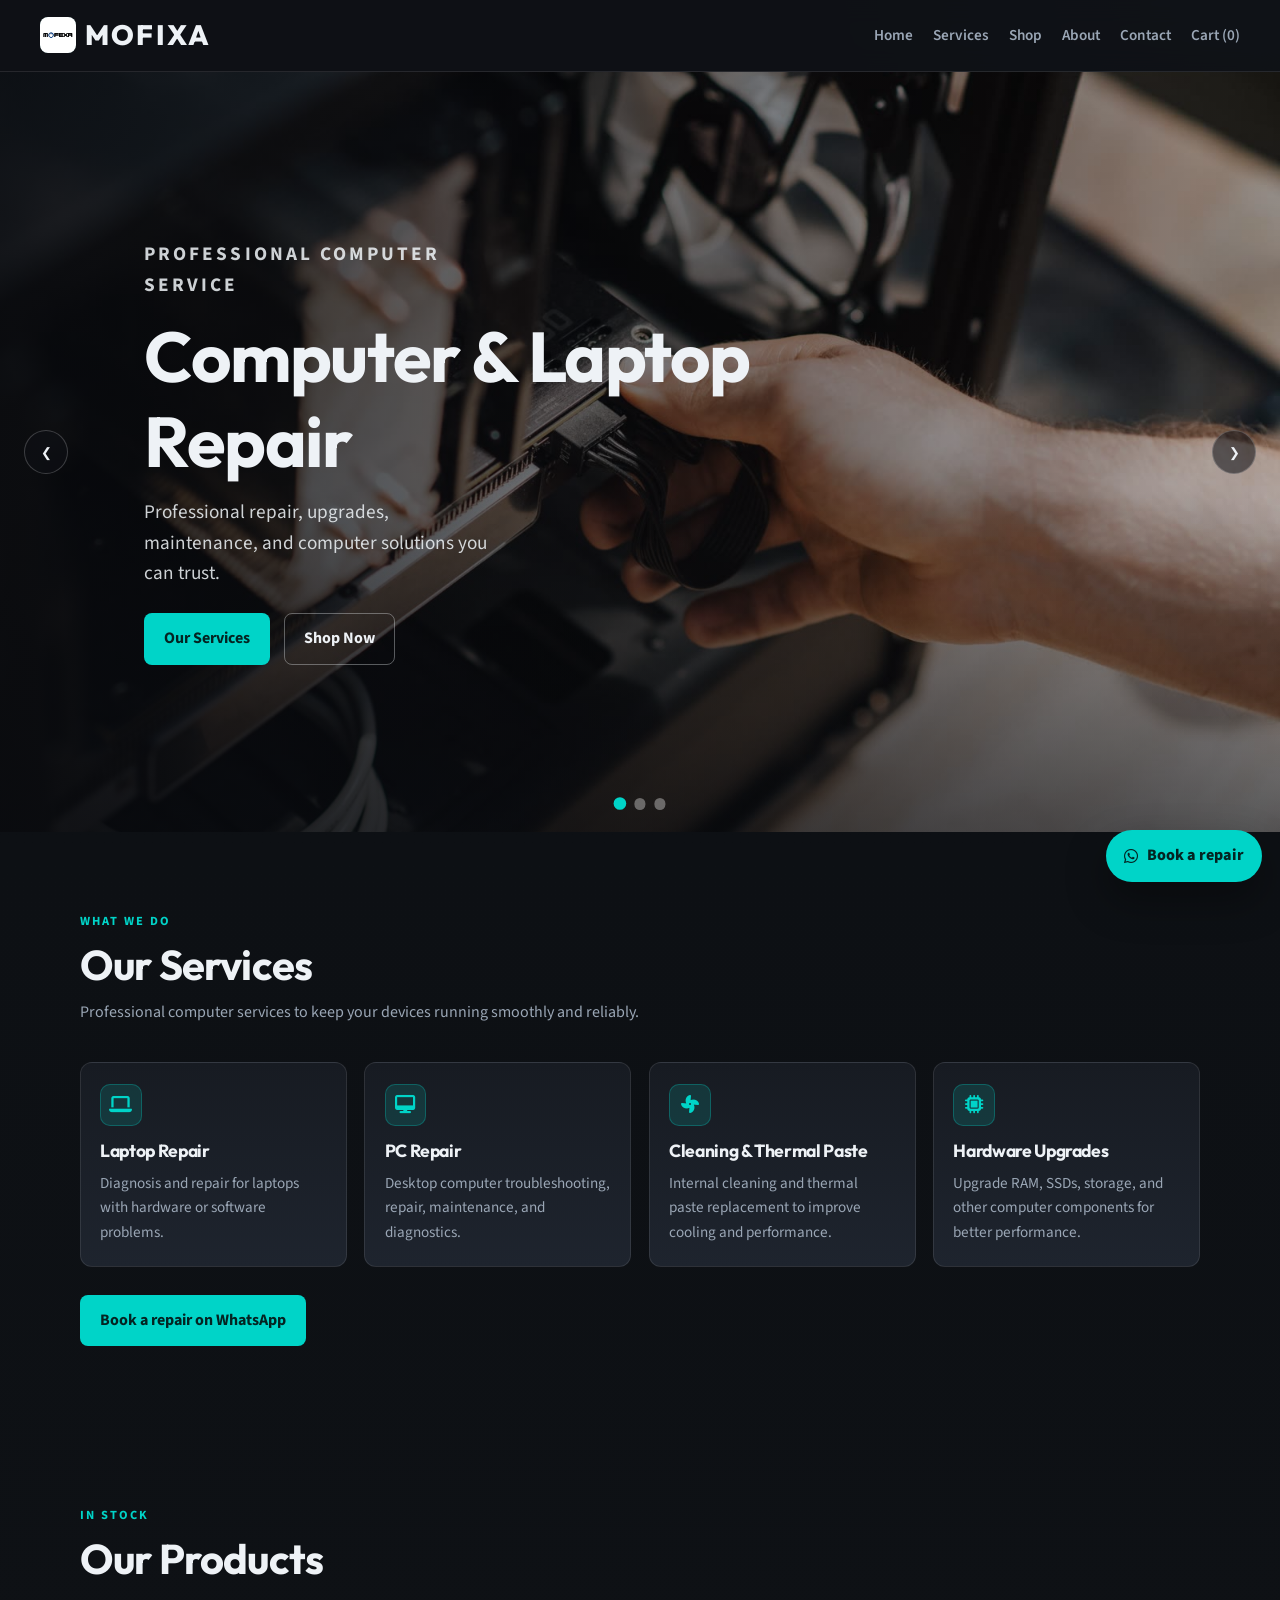
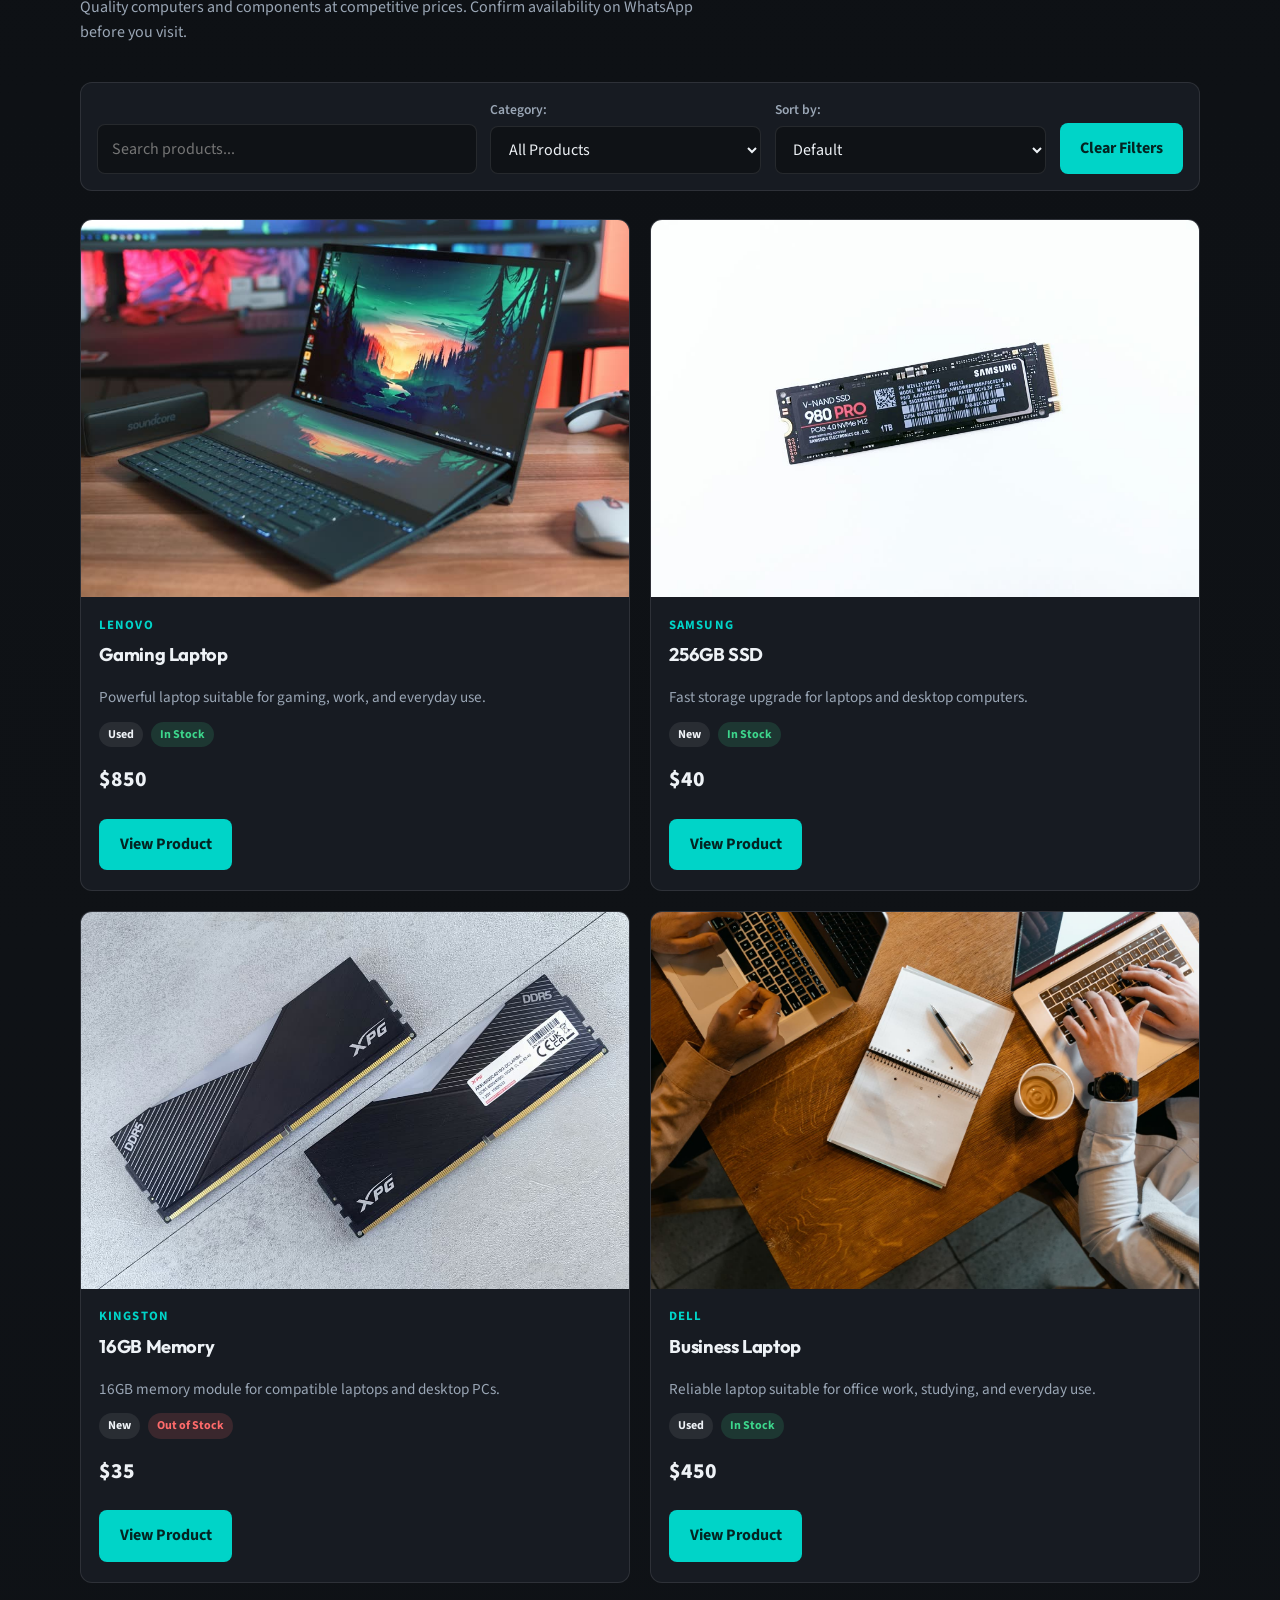
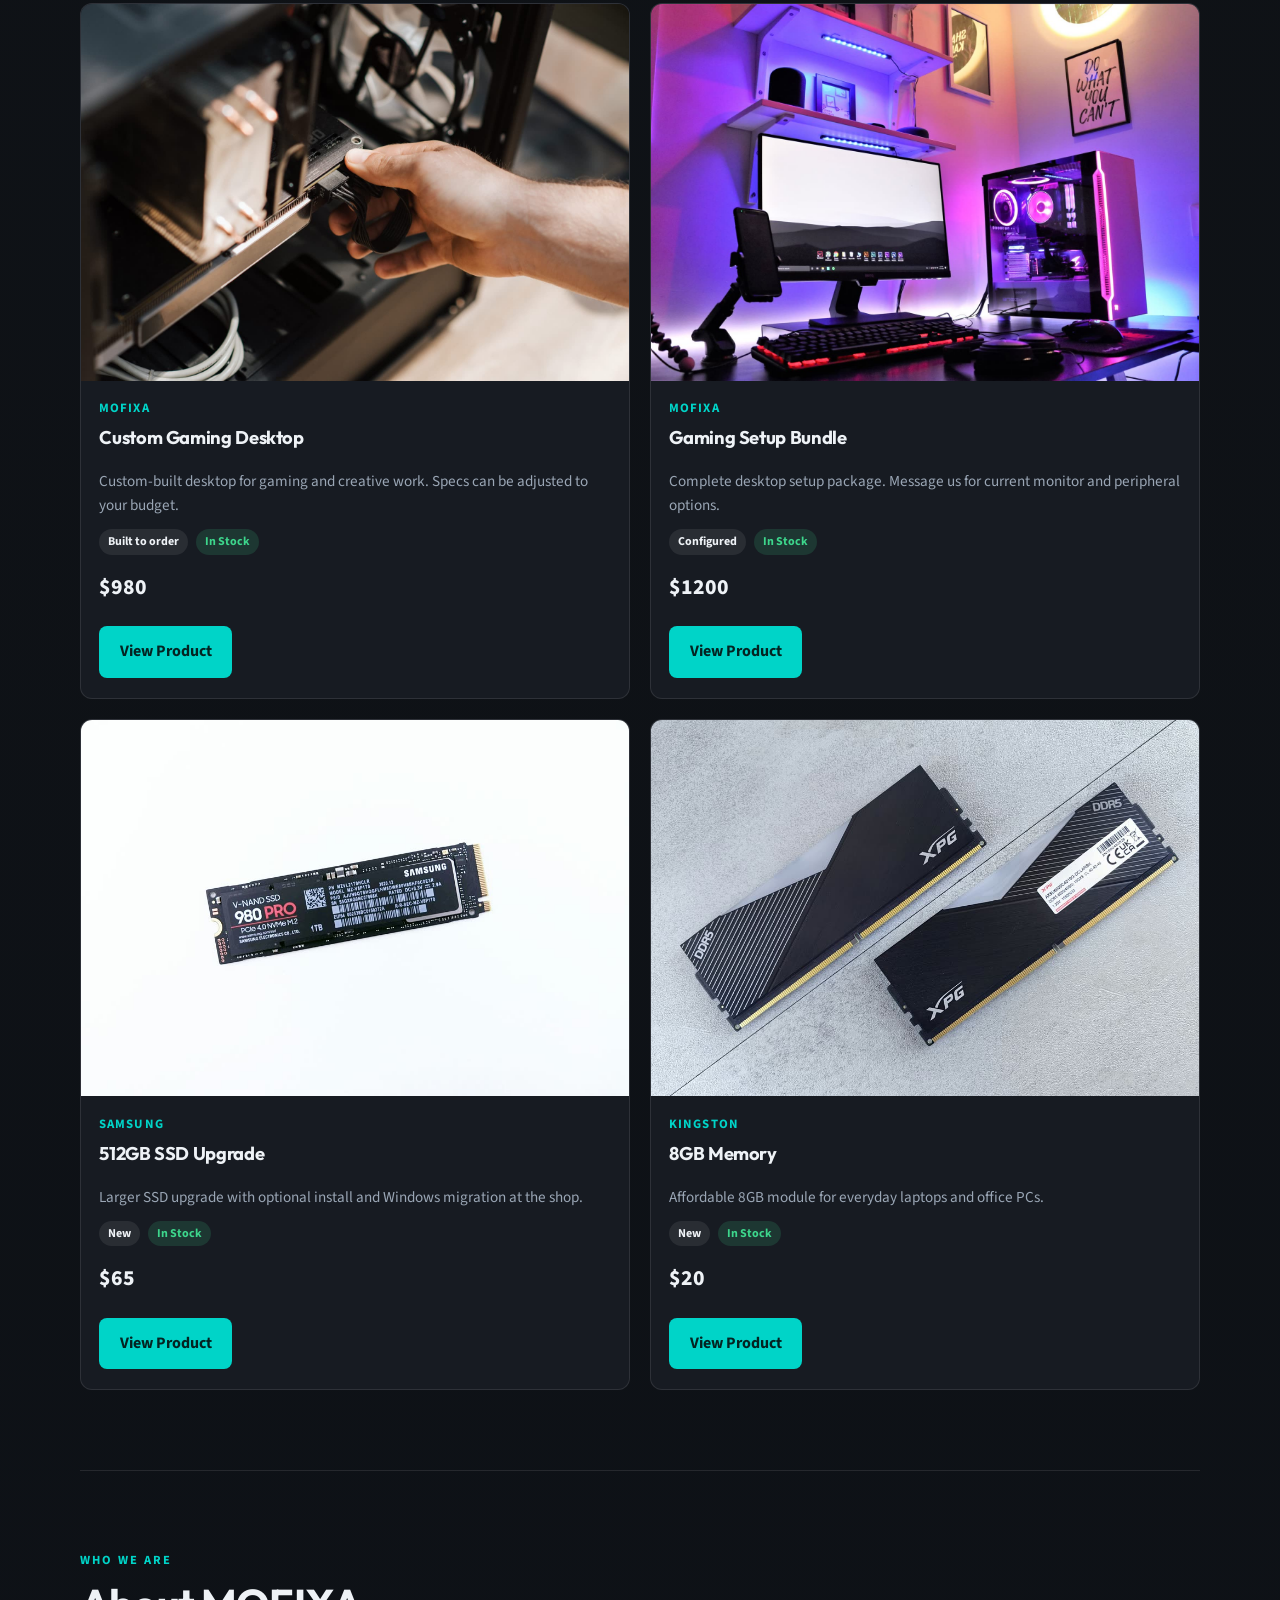
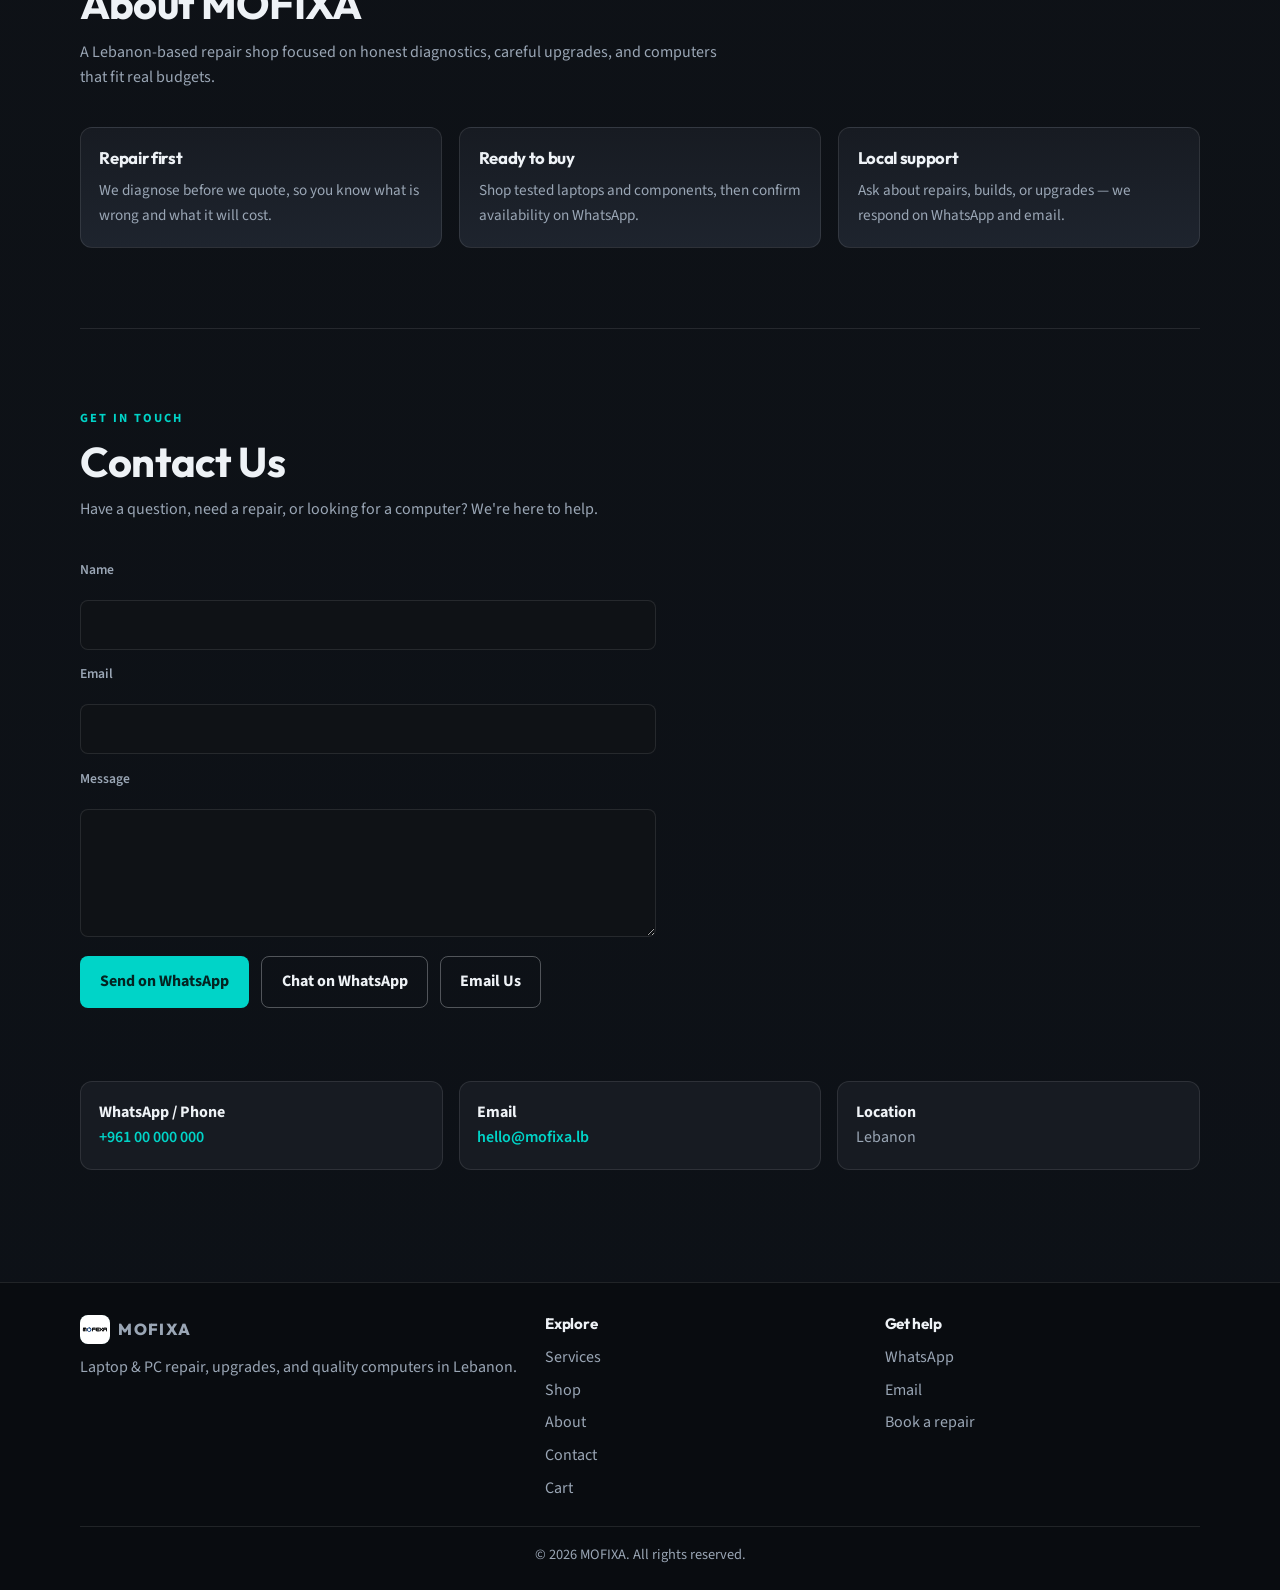
==== commit 3ae3f8ef: "Polish MOFIXA for go-live readiness Centralize contacts in config.js, compress images (~12MB to <1MB" ====
--- a/index.html
+++ b/index.html
@@ -5,7 +5,13 @@
     <meta charset="UTF-8">
     <meta name="viewport" content="width=device-width, initial-scale=1.0">
     <meta name="description" content="MOFIXA provides computer repair, upgrades, and quality computers in Lebanon.">
+    <meta name="theme-color" content="#0f1216">
+    <meta property="og:title" content="MOFIXA | Computer Repair & Shop">
+    <meta property="og:description" content="Professional laptop & PC repair, upgrades, and quality computers in Lebanon.">
+    <meta property="og:type" content="website">
+    <meta property="og:image" content="images/build.jpg">
     <title>MOFIXA | Computer Repair & Shop</title>
+    <link rel="icon" href="images/mofixa-logo.svg" type="image/svg+xml">
     <link rel="preconnect" href="https://fonts.googleapis.com">
     <link rel="preconnect" href="https://fonts.gstatic.com" crossorigin>
     <link href="https://fonts.googleapis.com/css2?family=Outfit:wght@500;700;800&family=Source+Sans+3:wght@400;600;700&display=swap" rel="stylesheet">
@@ -43,7 +49,7 @@
         <!-- Slide 1 -->
         <div class="hero-slide active">
 
-            <img src="images/build.jpg" alt="Custom-built gaming PC">
+            <img src="images/build.jpg" alt="Custom-built gaming PC" fetchpriority="high">
 
             <div class="hero-slide-overlay"></div>
 
@@ -200,7 +206,7 @@
 
             <div class="service-card">
 
-                <div class="service-icon">🔧</div>
+                <div class="service-icon" aria-hidden="true"><i class="fa-solid fa-laptop"></i></div>
 
                 <h3>Laptop Repair</h3>
 
@@ -214,7 +220,7 @@
 
             <div class="service-card">
 
-                <div class="service-icon">🖥️</div>
+                <div class="service-icon" aria-hidden="true"><i class="fa-solid fa-desktop"></i></div>
 
                 <h3>PC Repair</h3>
 
@@ -228,7 +234,7 @@
 
             <div class="service-card">
 
-                <div class="service-icon">❄️</div>
+                <div class="service-icon" aria-hidden="true"><i class="fa-solid fa-fan"></i></div>
 
                 <h3>Cleaning & Thermal Paste</h3>
 
@@ -242,7 +248,7 @@
 
             <div class="service-card">
 
-                <div class="service-icon">⚡</div>
+                <div class="service-icon" aria-hidden="true"><i class="fa-solid fa-microchip"></i></div>
 
                 <h3>Hardware Upgrades</h3>
 
@@ -255,15 +261,24 @@
 
         </div>
 
+        <div class="section-cta">
+            <a id="services-repair-cta" class="button" href="#" target="_blank" rel="noopener noreferrer">
+                Book a repair on WhatsApp
+            </a>
+        </div>
+
     </section>
 
     <section id="shop" class="products-section">
 
-        <h2>Our Products</h2>
-
-        <p>
-            Quality computers and components at competitive prices.
-        </p>
+        <div class="section-heading">
+            <p class="section-tag">IN STOCK</p>
+            <h2>Our Products</h2>
+            <p>
+                Quality computers and components at competitive prices.
+                Confirm availability on WhatsApp before you visit.
+            </p>
+        </div>
 
 
         <div class="shop-controls">
@@ -336,17 +351,29 @@
 
     <section id="about" class="about-section">
 
-        <h2>About Us</h2>
-
-        <p>
-            We provide professional computer and laptop repair services,
-            hardware upgrades, maintenance, and computer products.
-        </p>
-
-        <p>
-            Our goal is to provide reliable solutions and quality service
-            for our customers.
-        </p>
+        <div class="section-heading">
+            <p class="section-tag">WHO WE ARE</p>
+            <h2>About MOFIXA</h2>
+            <p>
+                A Lebanon-based repair shop focused on honest diagnostics,
+                careful upgrades, and computers that fit real budgets.
+            </p>
+        </div>
+
+        <div class="about-points">
+            <div class="about-point">
+                <h3>Repair first</h3>
+                <p>We diagnose before we quote, so you know what is wrong and what it will cost.</p>
+            </div>
+            <div class="about-point">
+                <h3>Ready to buy</h3>
+                <p>Shop tested laptops and components, then confirm availability on WhatsApp.</p>
+            </div>
+            <div class="about-point">
+                <h3>Local support</h3>
+                <p>Ask about repairs, builds, or upgrades — we respond on WhatsApp and email.</p>
+            </div>
+        </div>
 
     </section>
 
@@ -388,12 +415,12 @@
             <div class="contact-buttons">
 
                 <button type="submit">
-                    Send Message
+                    Send on WhatsApp
                 </button>
 
-                <!-- TODO: Replace +96100000000 with the real MOFIXA WhatsApp number -->
                 <a
-                    href="https://wa.me/96100000000?text=Hi%20MOFIXA%2C%20I%20need%20help%20with%20a%20computer."
+                    id="whatsapp-link"
+                    href="#"
                     class="button"
                     target="_blank"
                     rel="noopener noreferrer"
@@ -401,8 +428,7 @@
                     Chat on WhatsApp
                 </a>
 
-                <!-- TODO: Replace hello@mofixa.lb with the real MOFIXA email -->
-                <a href="mailto:hello@mofixa.lb?subject=MOFIXA%20inquiry" class="button">
+                <a id="email-link" href="#" class="button">
                     Email Us
                 </a>
 
@@ -411,43 +437,60 @@
             <p id="contact-status" class="form-status" aria-live="polite"></p>
         </form>
 
-
-        <div class="social-section">
-
-            <h3>
-                Visit Us Online
-            </h3>
-
-            <p class="coming-soon">Social links will be added when MOFIXA accounts are ready.</p>
-
-        </div>
-
-
-
         <div id="contact-details" class="contact-info">
-            <!-- TODO: Replace placeholder phone/email with real MOFIXA contact details -->
-            <p><strong>WhatsApp / Phone</strong><br><a href="https://wa.me/96100000000" target="_blank" rel="noopener noreferrer">+961 00 000 000</a></p>
-            <p><strong>Email</strong><br><a href="mailto:hello@mofixa.lb">hello@mofixa.lb</a></p>
-            <p><strong>Location</strong><br>Lebanon</p>
+            <p><strong>WhatsApp / Phone</strong><br><a id="phone-display-link" href="#" target="_blank" rel="noopener noreferrer"></a></p>
+            <p><strong>Email</strong><br><a id="email-display-link" href="#"></a></p>
+            <p><strong>Location</strong><br><span id="location-display"></span></p>
         </div>
 
 
 
     </section>
 
-    <footer>
-        <p>&copy; 2026 MOFIXA. All rights reserved.</p>
+    <footer class="site-footer">
+        <div class="footer-grid">
+            <div>
+                <a class="footer-brand" href="#top">
+                    <img class="logo-mark" src="images/mofixa-logo.svg" alt="" width="30" height="30">
+                    <span>MOFIXA</span>
+                </a>
+                <p>Laptop &amp; PC repair, upgrades, and quality computers in Lebanon.</p>
+            </div>
+            <div>
+                <h3>Explore</h3>
+                <ul>
+                    <li><a href="#services">Services</a></li>
+                    <li><a href="#shop">Shop</a></li>
+                    <li><a href="#about">About</a></li>
+                    <li><a href="#contact">Contact</a></li>
+                    <li><a href="cart.html">Cart</a></li>
+                </ul>
+            </div>
+            <div>
+                <h3>Get help</h3>
+                <ul>
+                    <li><a id="footer-whatsapp" href="#" target="_blank" rel="noopener noreferrer">WhatsApp</a></li>
+                    <li><a id="footer-email" href="#">Email</a></li>
+                    <li><a href="#contact">Book a repair</a></li>
+                </ul>
+            </div>
+        </div>
+        <div class="footer-copy">
+            <p>&copy; 2026 MOFIXA. All rights reserved.</p>
+        </div>
     </footer>
 
-
-
+    <a id="repair-fab" class="repair-fab" href="#" target="_blank" rel="noopener noreferrer">
+        <i class="fa-brands fa-whatsapp" aria-hidden="true"></i>
+        <span>Book a repair</span>
+    </a>
+
+    <script src="config.js"></script>
     <script src="products.js"></script>
     <script src="cart.js"></script>
     <script src="script.js"></script>
     <script src="nav.js"></script>
 
-
-
 </body>
 
 </html>
--- a/css/style.css
+++ b/css/style.css
@@ -420,8 +420,16 @@
 }
 
 .service-icon {
-    font-size: 1.6rem;
-    margin-bottom: 0.75rem;
+    display: inline-grid;
+    place-items: center;
+    width: 2.6rem;
+    height: 2.6rem;
+    margin-bottom: 0.85rem;
+    border-radius: 10px;
+    background: var(--accent-soft);
+    color: var(--accent);
+    font-size: 1.15rem;
+    box-shadow: inset 0 0 0 1px rgba(0, 212, 200, 0.28);
 }
 
 .service-card h3 {
@@ -434,12 +442,11 @@
     font-size: 0.95rem;
 }
 
+.section-cta {
+    margin-top: 1.75rem;
+}
+
 /* ========== Shop / Products ========== */
-
-.products-section > p {
-    margin-top: -0.5rem;
-    margin-bottom: 1.5rem;
-}
 
 .shop-controls {
     display: grid;
@@ -616,9 +623,27 @@
     border-bottom: 1px solid var(--border);
 }
 
-.about-section p {
-    max-width: 42rem;
+.about-points {
+    display: grid;
+    grid-template-columns: repeat(3, minmax(0, 1fr));
+    gap: 1.1rem;
+}
+
+.about-point {
+    padding: 1.25rem 1.15rem;
+    background: linear-gradient(180deg, var(--bg-elevated), var(--bg-soft));
+    border: 1px solid var(--border);
+    border-radius: var(--radius);
+}
+
+.about-point h3 {
+    color: var(--text);
     font-size: 1.05rem;
+}
+
+.about-point p {
+    margin: 0;
+    font-size: 0.95rem;
 }
 
 /* ========== Contact ========== */
@@ -860,23 +885,105 @@
 
 /* ========== Footer ========== */
 
-footer {
+.site-footer {
     margin-top: 2rem;
-    padding: 1.5rem clamp(1rem, 4vw, 2.5rem);
+    padding: 2rem clamp(1rem, 4vw, 2.5rem) 1.5rem;
+    border-top: 1px solid var(--border);
+    color: var(--text-muted);
+    background: rgba(8, 10, 14, 0.7);
+}
+
+.footer-grid {
+    width: min(100%, var(--max-width));
+    margin: 0 auto 1.5rem;
+    display: grid;
+    grid-template-columns: 1.4fr 1fr 1fr;
+    gap: 1.5rem;
+}
+
+.footer-brand {
+    display: inline-flex;
+    align-items: center;
+    gap: 0.55rem;
+    color: var(--text);
+    font-family: var(--font-display);
+    font-weight: 800;
+    letter-spacing: 0.08em;
+    margin-bottom: 0.65rem;
+}
+
+.footer-brand:hover {
+    color: var(--text);
+}
+
+.footer-brand .logo-mark {
+    width: 1.85rem;
+    height: 1.85rem;
+}
+
+.site-footer h3 {
+    color: var(--text);
+    font-size: 0.95rem;
+    margin-bottom: 0.75rem;
+}
+
+.site-footer ul {
+    list-style: none;
+    margin: 0;
+    padding: 0;
+    display: grid;
+    gap: 0.45rem;
+}
+
+.site-footer a {
+    color: var(--text-muted);
+}
+
+.site-footer a:hover {
+    color: var(--accent);
+}
+
+.footer-copy {
+    width: min(100%, var(--max-width));
+    margin: 0 auto;
+    padding-top: 1rem;
     border-top: 1px solid var(--border);
     text-align: center;
-    color: var(--text-muted);
-    background: rgba(8, 10, 14, 0.7);
-}
-
-footer p {
+    font-size: 0.9rem;
+}
+
+.footer-copy p {
     margin: 0;
 }
 
+/* Floating repair CTA */
+.repair-fab {
+    position: fixed;
+    right: 1.1rem;
+    bottom: 1.1rem;
+    z-index: 120;
+    display: inline-flex;
+    align-items: center;
+    gap: 0.55rem;
+    padding: 0.85rem 1.15rem;
+    border-radius: 999px;
+    background: var(--accent);
+    color: #042422;
+    font-weight: 800;
+    box-shadow: var(--shadow);
+    border: 0;
+}
+
+.repair-fab:hover {
+    color: #021716;
+    background: var(--accent-strong);
+}
+
 /* ========== Responsive ========== */
 
 @media (max-width: 960px) {
-    .services {
+    .services,
+    .about-points {
         grid-template-columns: repeat(2, minmax(0, 1fr));
     }
 
@@ -884,7 +991,8 @@
         grid-template-columns: 1fr 1fr;
     }
 
-    .contact-info {
+    .contact-info,
+    .footer-grid {
         grid-template-columns: 1fr;
     }
 
@@ -931,8 +1039,21 @@
     }
 
     .services,
+    .about-points,
     .products {
         grid-template-columns: 1fr;
+    }
+
+    .repair-fab span {
+        display: none;
+    }
+
+    .repair-fab {
+        width: 3.25rem;
+        height: 3.25rem;
+        justify-content: center;
+        padding: 0;
+        border-radius: 999px;
     }
 
     .shop-controls {
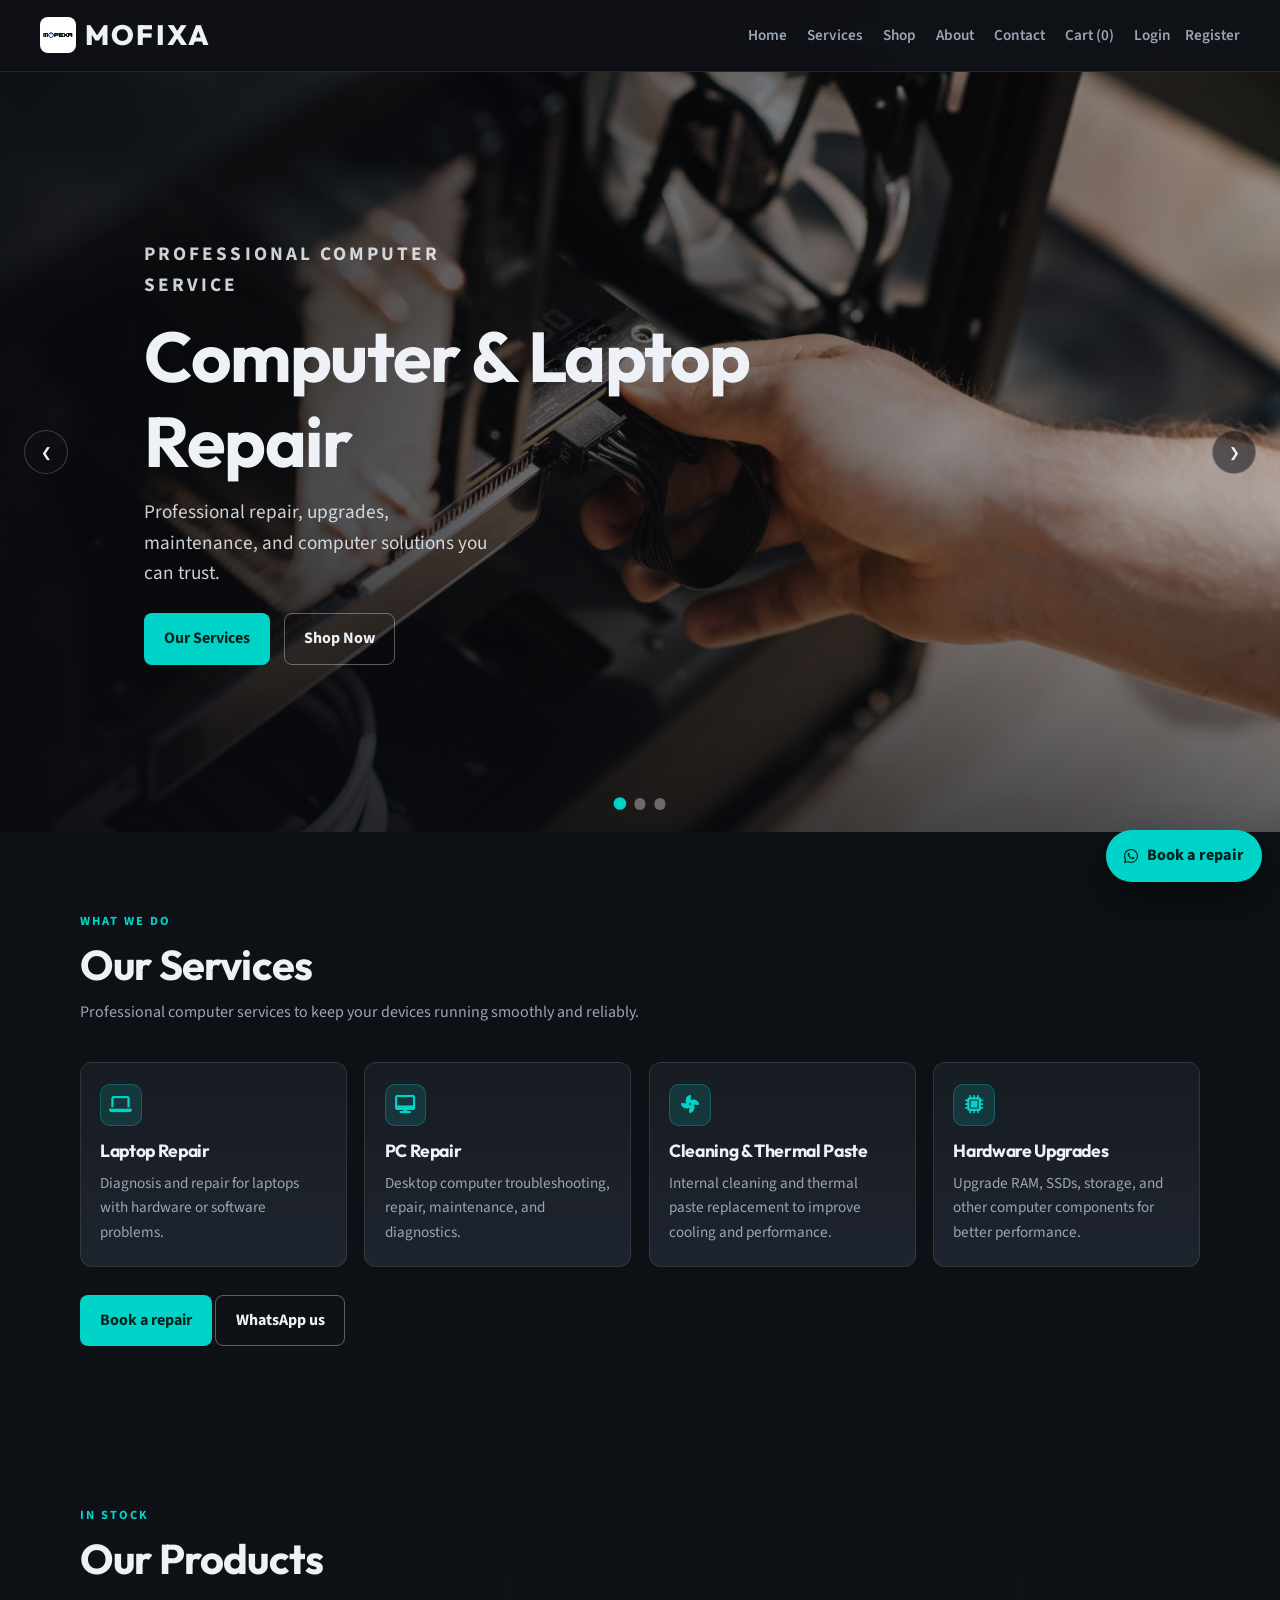
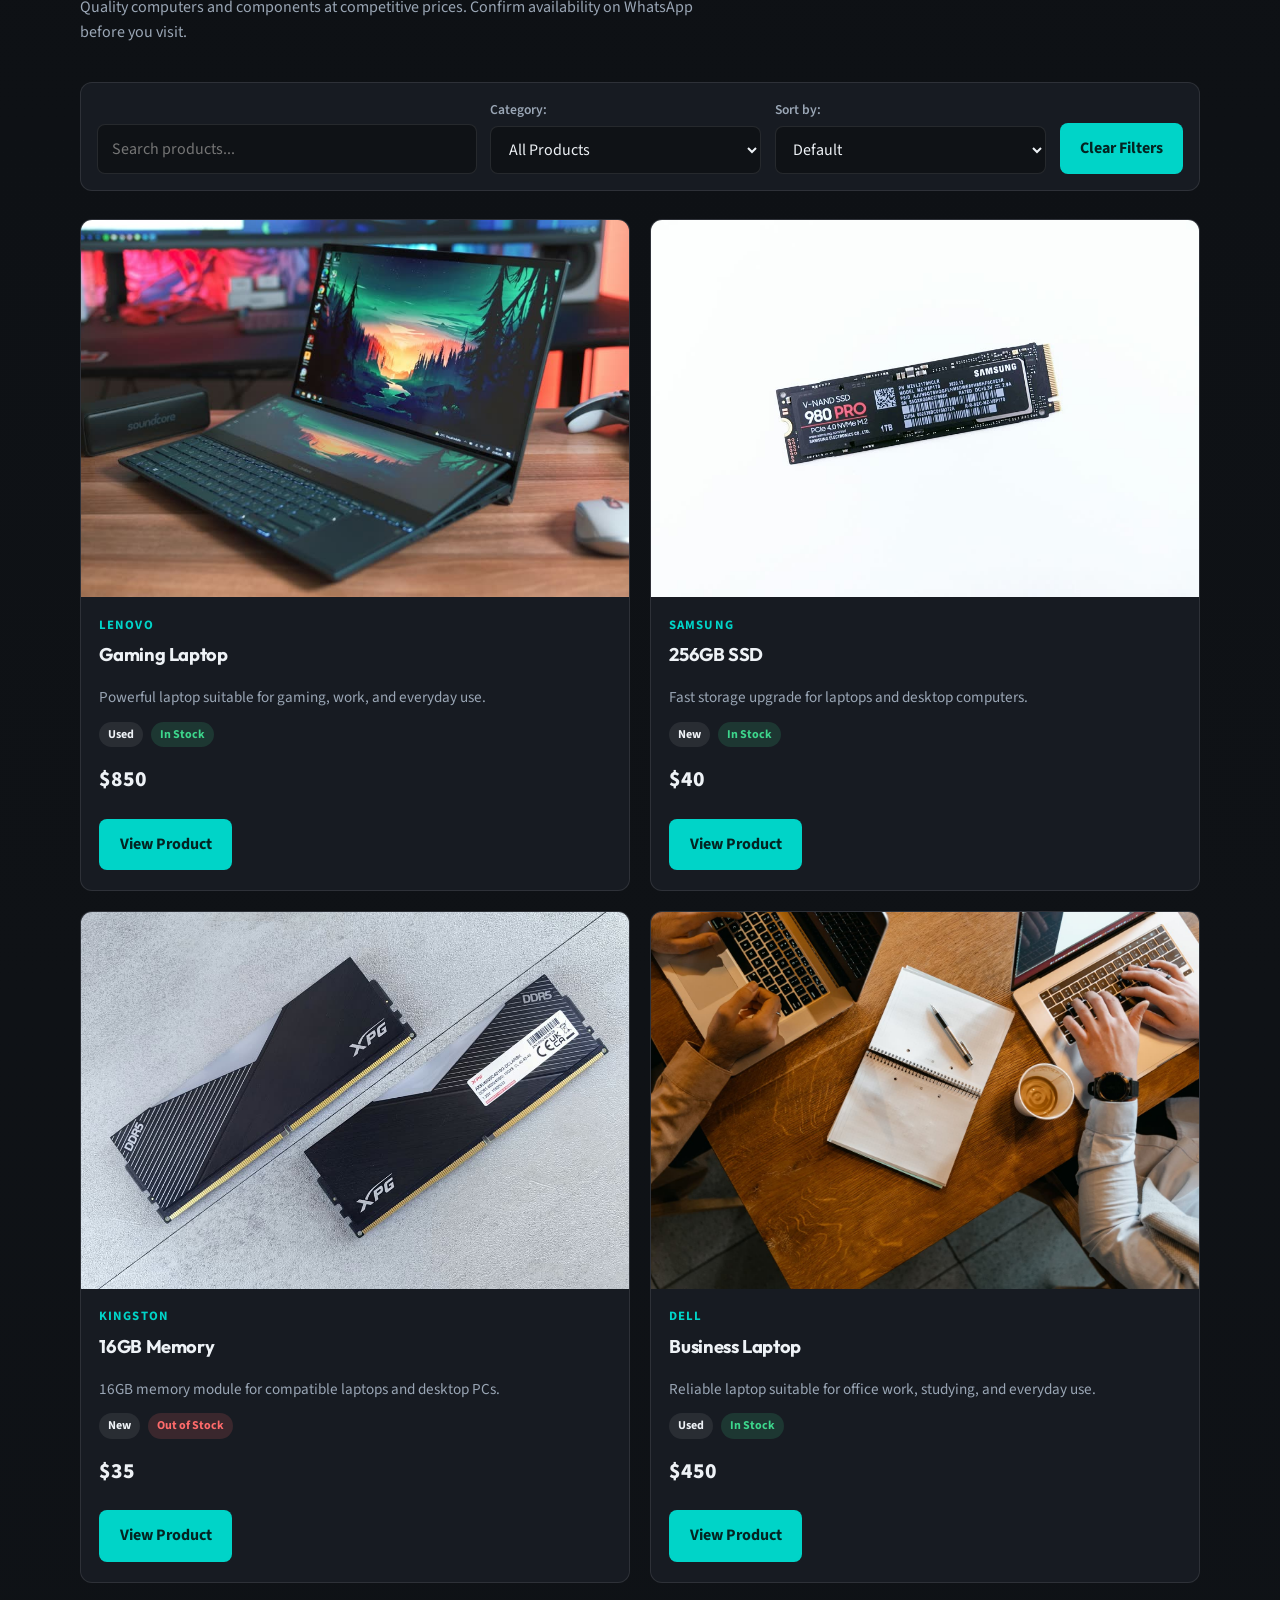
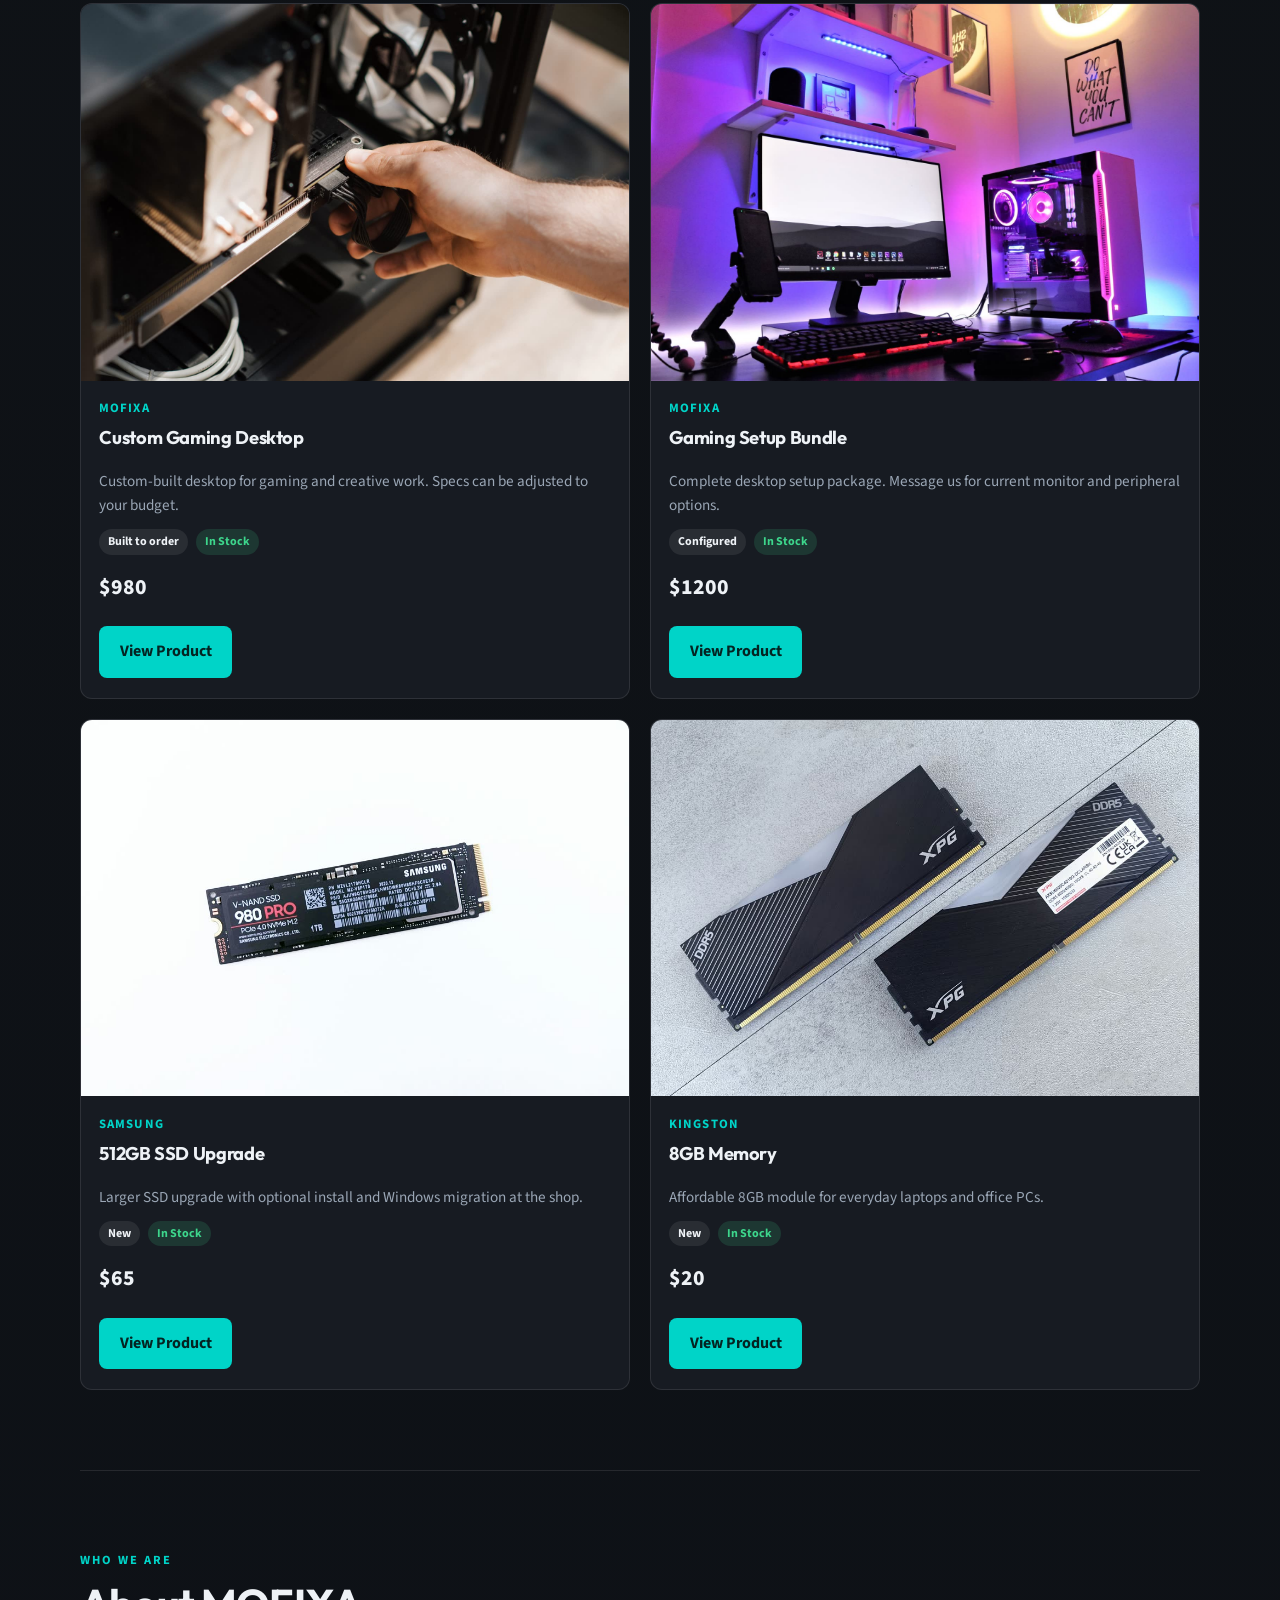
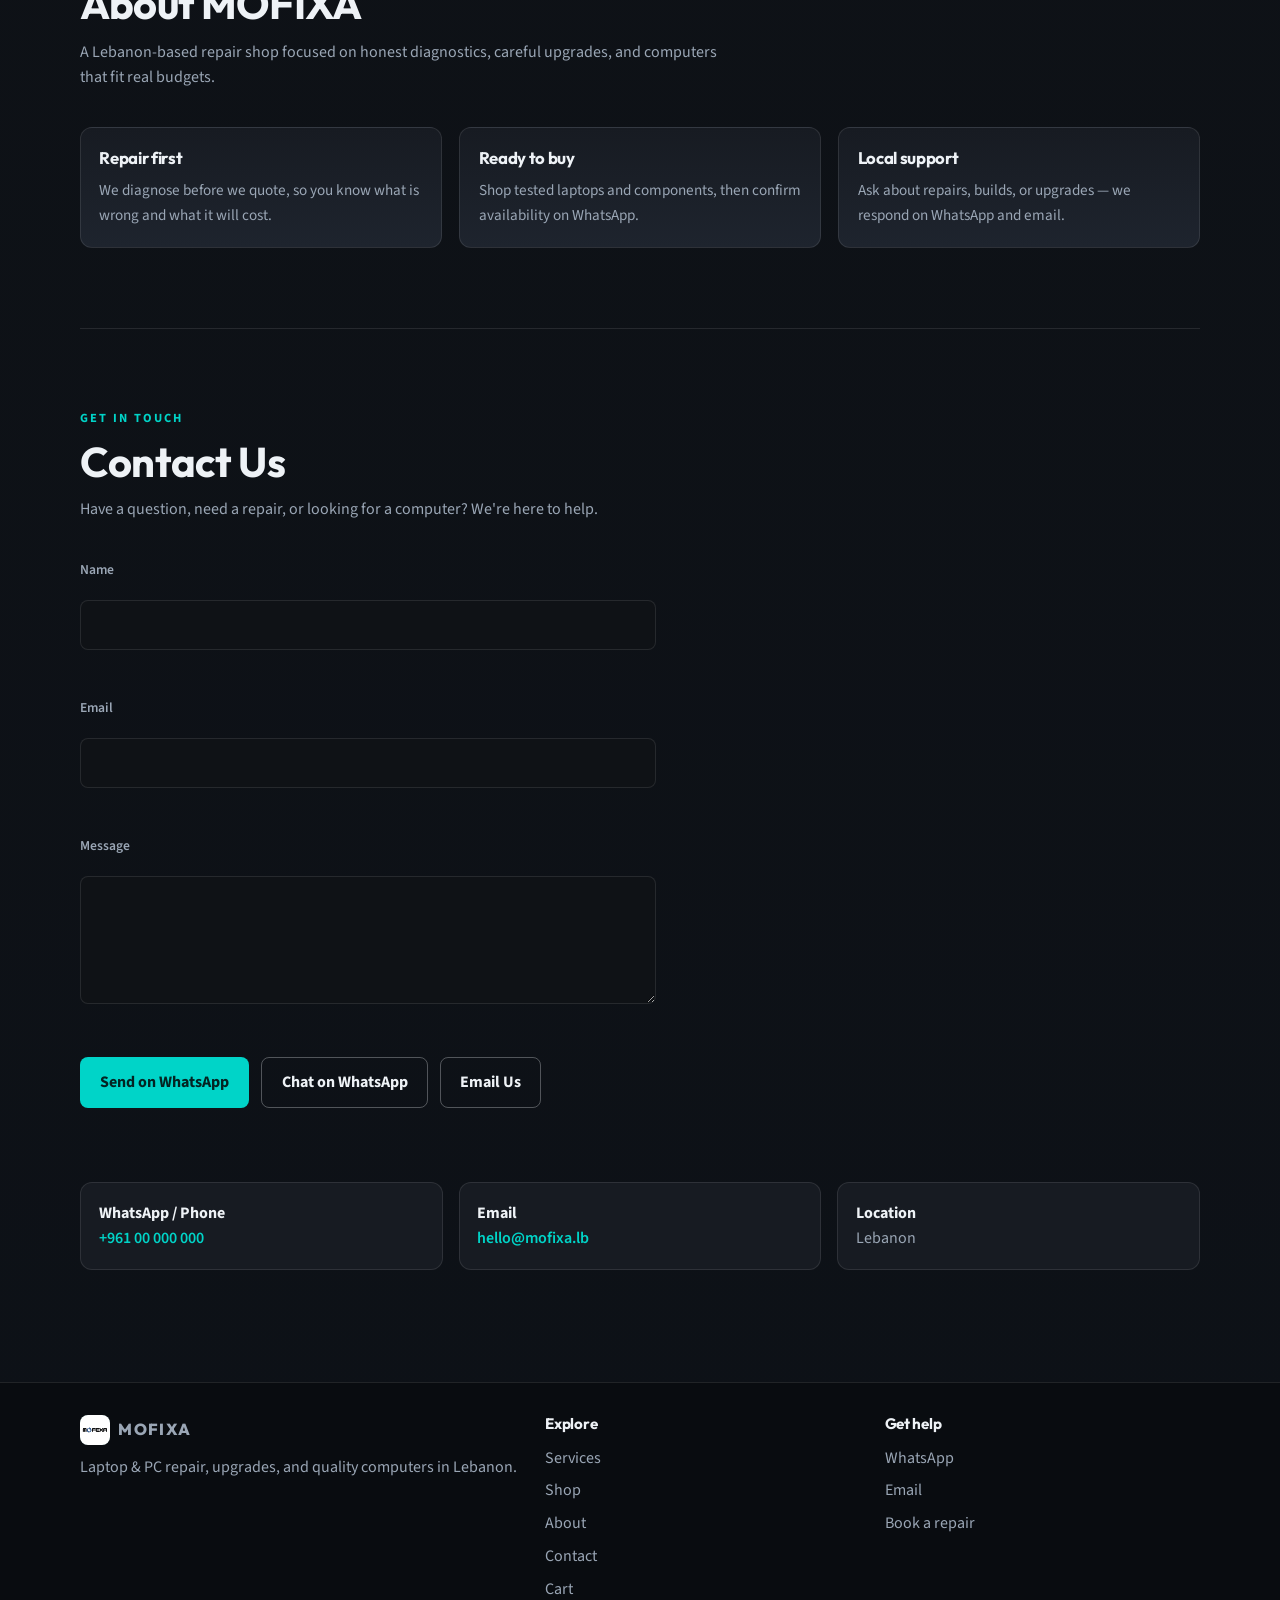
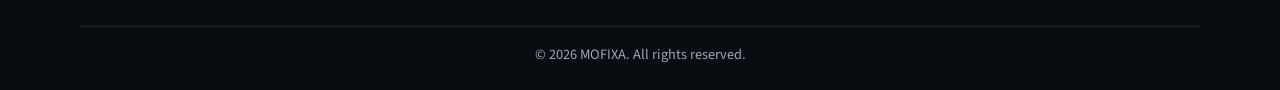
==== commit 0dcb2230: "Add Phase 2 login, register, validation, and repair modal Meet CSC 400 Phase 2 frontend criteria: fi" ====
--- a/index.html
+++ b/index.html
@@ -39,6 +39,7 @@
             <a href="cart.html">
                 Cart (<span id="cart-count">0</span>)
             </a>
+            <span id="auth-nav" class="auth-nav"></span>
         </nav>
 
     </header>
@@ -262,8 +263,11 @@
         </div>
 
         <div class="section-cta">
-            <a id="services-repair-cta" class="button" href="#" target="_blank" rel="noopener noreferrer">
-                Book a repair on WhatsApp
+            <button type="button" class="button" id="open-repair-modal">
+                Book a repair
+            </button>
+            <a id="services-repair-cta" class="button secondary-button" href="#" target="_blank" rel="noopener noreferrer">
+                WhatsApp us
             </a>
         </div>
 
@@ -395,21 +399,24 @@
                 Name
             </label>
 
-            <input type="text" id="name" name="name" required>
+            <input type="text" id="name" name="name" autocomplete="name">
+            <p class="field-error" id="name-error" aria-live="polite"></p>
 
 
             <label for="email">
                 Email
             </label>
 
-            <input type="email" id="email" name="email" required>
+            <input type="email" id="email" name="email" autocomplete="email">
+            <p class="field-error" id="email-error" aria-live="polite"></p>
 
 
             <label for="message">
                 Message
             </label>
 
-            <textarea id="message" name="message" required></textarea>
+            <textarea id="message" name="message"></textarea>
+            <p class="field-error" id="message-error" aria-live="polite"></p>
 
 
             <div class="contact-buttons">
@@ -485,9 +492,31 @@
         <span>Book a repair</span>
     </a>
 
+    <div class="modal-overlay" id="repair-modal" hidden>
+        <div class="modal" role="dialog" aria-modal="true" aria-labelledby="repair-modal-title">
+            <button type="button" class="modal-close" id="close-repair-modal" aria-label="Close dialog">&times;</button>
+            <p class="section-tag">REPAIR REQUEST</p>
+            <h2 id="repair-modal-title">Book a repair</h2>
+            <p>Tell us what device needs help. We will open WhatsApp with your details.</p>
+            <form id="repair-modal-form" novalidate>
+                <label for="repair-device">Device</label>
+                <input type="text" id="repair-device" name="device" placeholder="e.g. Lenovo laptop">
+                <p class="field-error" id="repair-device-error" aria-live="polite"></p>
+
+                <label for="repair-issue">Issue</label>
+                <textarea id="repair-issue" name="issue" placeholder="What is wrong?"></textarea>
+                <p class="field-error" id="repair-issue-error" aria-live="polite"></p>
+
+                <button type="submit">Continue on WhatsApp</button>
+                <p class="form-status" id="repair-modal-status" aria-live="polite"></p>
+            </form>
+        </div>
+    </div>
+
     <script src="config.js"></script>
     <script src="products.js"></script>
     <script src="cart.js"></script>
+    <script src="auth.js"></script>
     <script src="script.js"></script>
     <script src="nav.js"></script>
 
--- a/css/style.css
+++ b/css/style.css
@@ -956,6 +956,178 @@
     margin: 0;
 }
 
+/* ========== Auth pages ========== */
+
+.auth-section {
+    width: min(100% - 2rem, 480px);
+    margin: 0 auto;
+    padding: clamp(3rem, 7vw, 5rem) 0;
+}
+
+.auth-card {
+    padding: 1.75rem 1.4rem;
+    background: linear-gradient(180deg, var(--bg-elevated), var(--bg-soft));
+    border: 1px solid var(--border);
+    border-radius: var(--radius);
+}
+
+.auth-card h1 {
+    color: var(--text);
+    font-size: clamp(1.8rem, 4vw, 2.3rem);
+}
+
+.auth-card form {
+    display: grid;
+    gap: 0.35rem;
+    margin: 1.25rem 0 1rem;
+}
+
+.auth-card label {
+    margin-top: 0.55rem;
+    color: var(--text-muted);
+    font-size: 0.85rem;
+    font-weight: 600;
+}
+
+.auth-card input {
+    width: 100%;
+    padding: 0.7rem 0.85rem;
+    border-radius: var(--radius-sm);
+    border: 1px solid var(--border);
+    background: var(--bg);
+    color: var(--text);
+    font: inherit;
+}
+
+.auth-card input:focus {
+    outline: 2px solid rgba(0, 212, 200, 0.45);
+    border-color: var(--accent);
+}
+
+.auth-switch {
+    margin: 0;
+    font-size: 0.95rem;
+}
+
+.auth-nav {
+    display: inline-flex;
+    align-items: center;
+    gap: 0.85rem;
+}
+
+.auth-user {
+    color: var(--text);
+    font-size: 0.9rem;
+    font-weight: 600;
+}
+
+.auth-link-button {
+    border: 0;
+    background: transparent;
+    color: var(--text-muted);
+    font: inherit;
+    font-size: 0.95rem;
+    font-weight: 600;
+    cursor: pointer;
+    padding: 0;
+}
+
+.auth-link-button:hover {
+    color: var(--accent);
+}
+
+.field-error {
+    min-height: 1.1rem;
+    margin: 0.15rem 0 0;
+    color: var(--danger);
+    font-size: 0.82rem;
+    font-weight: 600;
+}
+
+input.is-invalid,
+textarea.is-invalid {
+    border-color: var(--danger) !important;
+}
+
+/* ========== Modal ========== */
+
+body.modal-open {
+    overflow: hidden;
+}
+
+.modal-overlay {
+    position: fixed;
+    inset: 0;
+    z-index: 200;
+    display: grid;
+    place-items: center;
+    padding: 1rem;
+    background: rgba(5, 7, 10, 0.72);
+}
+
+.modal-overlay[hidden] {
+    display: none !important;
+}
+
+.modal {
+    position: relative;
+    width: min(100%, 420px);
+    padding: 1.6rem 1.35rem 1.4rem;
+    background: var(--bg-elevated);
+    border: 1px solid var(--border);
+    border-radius: var(--radius);
+    box-shadow: var(--shadow);
+}
+
+.modal h2 {
+    color: var(--text);
+}
+
+.modal form {
+    display: grid;
+    gap: 0.35rem;
+    margin-top: 1rem;
+}
+
+.modal label {
+    margin-top: 0.45rem;
+    color: var(--text-muted);
+    font-size: 0.85rem;
+    font-weight: 600;
+}
+
+.modal input,
+.modal textarea {
+    width: 100%;
+    padding: 0.7rem 0.85rem;
+    border-radius: var(--radius-sm);
+    border: 1px solid var(--border);
+    background: var(--bg);
+    color: var(--text);
+    font: inherit;
+}
+
+.modal textarea {
+    min-height: 6rem;
+    resize: vertical;
+}
+
+.modal-close {
+    position: absolute;
+    top: 0.7rem;
+    right: 0.85rem;
+    border: 0;
+    background: transparent;
+    color: var(--text-muted);
+    font-size: 1.6rem;
+    line-height: 1;
+    cursor: pointer;
+}
+
+.modal-close:hover {
+    color: var(--accent);
+}
+
 /* Floating repair CTA */
 .repair-fab {
     position: fixed;
